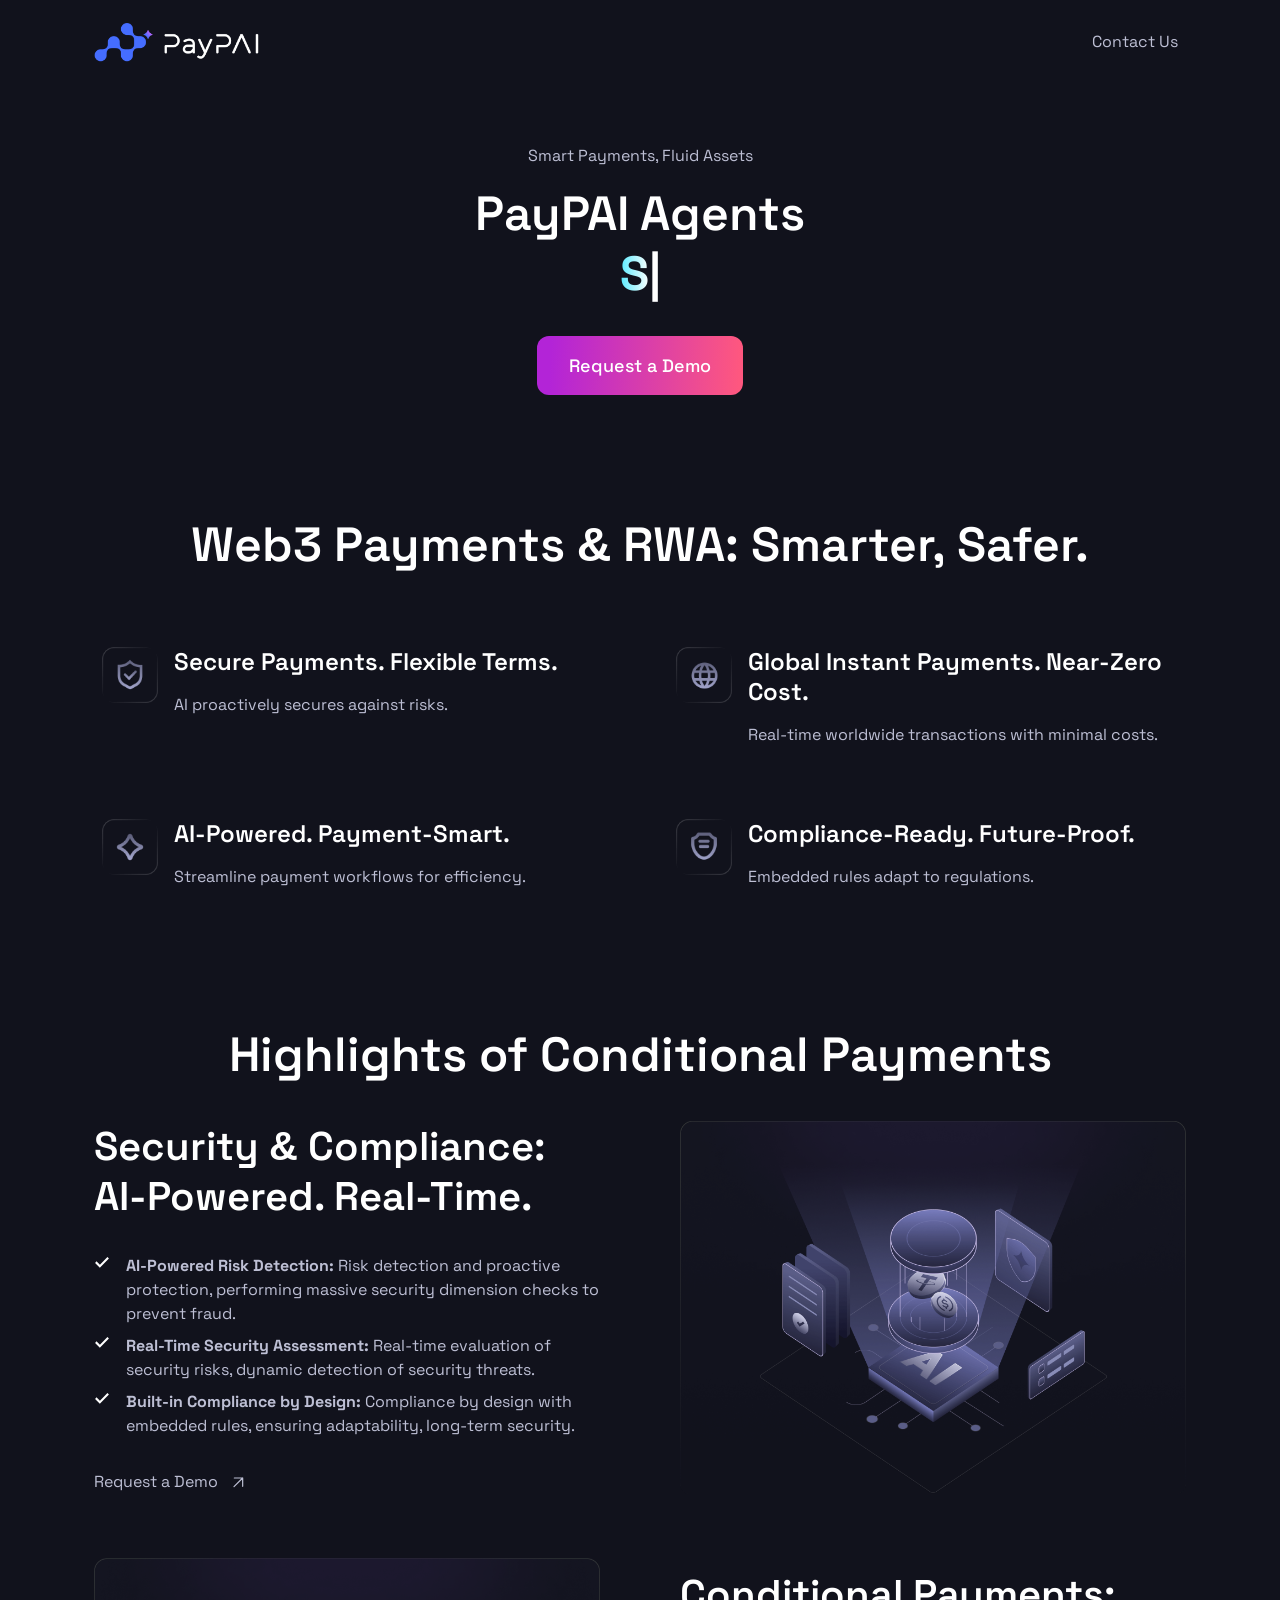
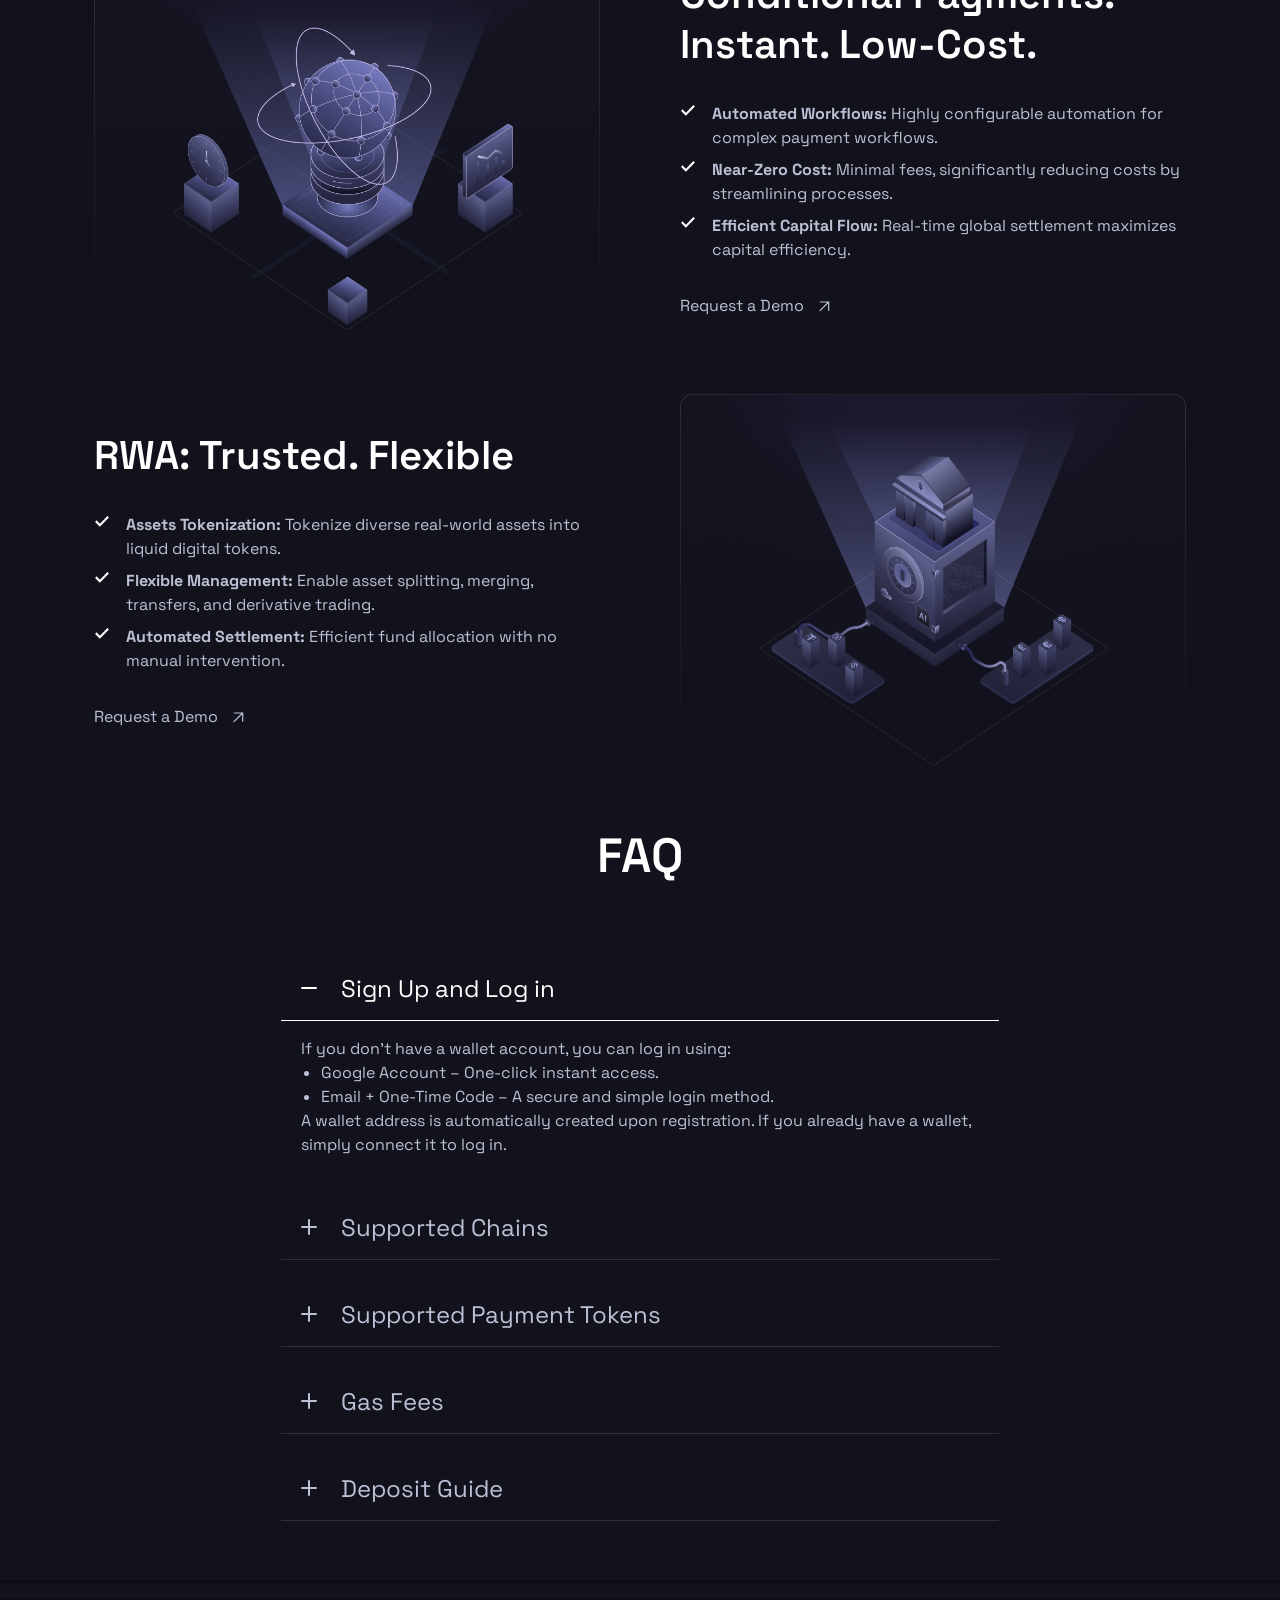
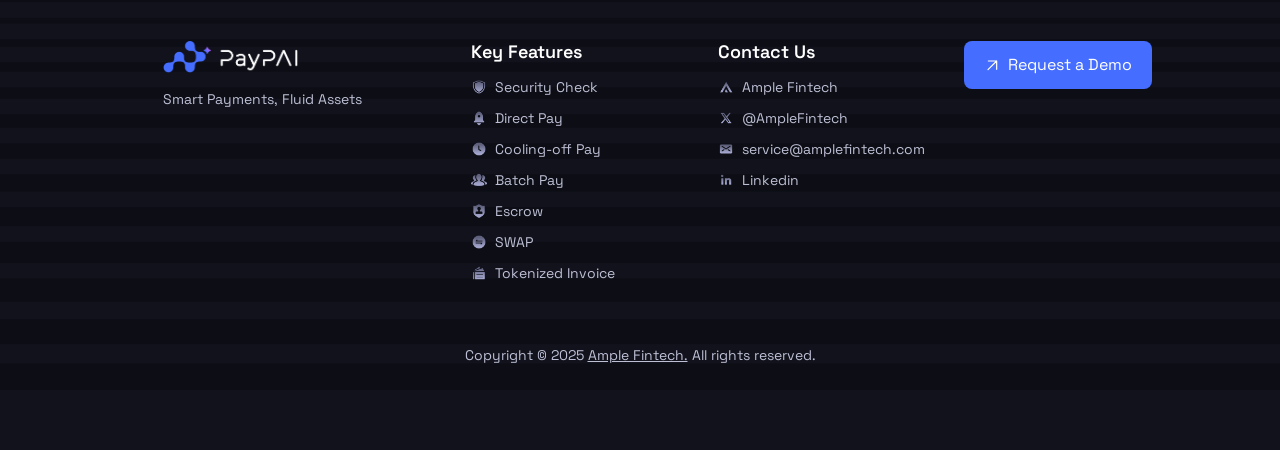
==== index.html @ 89083394 "Update home link." ====
<html lang="en" data-bs-theme="dark">

<head>
    <!-- Required meta tags -->
    <meta charset="UTF-8" />
    <meta http-equiv="X-UA-Compatible" content="IE=edge" />
    <meta name="viewport" content="width=device-width, initial-scale=1.0" />

    <!-- Title -->
    <title>PayPAI - Your Dedicated Web3 Payment AI Agent</title>

    <!-- SEO meta tags -->
    <meta name="description"
        content="PayPAI - Leading Web3 payment and AI agent solutions. Experience seamless payment integration and intelligent AI assistant services." />
    <meta name="keywords"
        content="PayPAI, Web3 payment, AI agent, intelligent assistant, blockchain payment, cryptocurrency, fintech" />

    <!-- Favicon -->
    <link rel="icon" href="assets/paypai-icon.ico" type="image/x-icon" />

    <!-- CSS -->
    <link rel="stylesheet" href="assets/css/plugins.css" />
    <link rel="stylesheet" href="assets/css/style.css" />
</head>


<body>
    <div class="wrapper d-flex flex-column justify-between">
        <!-- Navbar -->
        <nav class="navbar navbar-expand-lg fixed-top bg-dark" data-bs-theme="dark">
            <div class="container">
                <!-- Logo -->
                <a class="navbar-brand" href="/">
                    <img src="assets/images/PayPAI-logo.png" alt="" width="165" />
                </a>

                <!-- Navbar toggler button -->
                <button class="navbar-toggler" type="button" data-bs-toggle="collapse" data-bs-target="#navbarContent"
                    aria-controls="navbarContent" aria-expanded="false" aria-label="Toggle navigation">
                    <div class="navbar-toggler-icon">
                        <span></span>
                        <span></span>
                        <span></span>
                    </div>
                </button>

                <!-- Navbar content -->
                <div class="collapse navbar-collapse" id="navbarContent">
                    <div
                        class="navbar-content-inner ms-lg-auto d-flex flex-column flex-lg-row align-lg-center gap-4 gap-lg-10 p-2 p-lg-0">
                        <ul class="navbar-nav gap-lg-2 gap-xl-5">
                            <li class="nav-item">
                                <a class="nav-link " href="contact.html">Contact Us</a>
                            </li>
                        </ul>
                        <!-- <div class="">
                            <a target="_blank" href="https://chat.amplefintech.com/" class="btn btn-outline-primary-dark">Get
                                started</a>
                        </div> -->
                    </div>
                </div>
            </div>
        </nav>


        <main class="flex-grow-1">
            <!-- Hero -->
            <section class="hero-section style-1 overflow-hidden bg-dark py-10 py-lg-15" data-bs-theme="dark">
                <div class="container">
                    <div class="row justify-center">
                        <div class="col-lg-9">
                            <div class="text-center">
                                <div class="position-relative z-1">
                                    <p class="text-primary-dark" data-aos="fade-up-sm">
                                        Smart Payments, Fluid Assets
                                    </p>
                                    <h1 class="text-white mb-8" data-aos="fade-up-sm" data-aos-delay="150">
                                        PayPAI Agents<br />
                                        <span class="fw-bold text-gradient-2 typed-animation"
                                            data-strings='["Secure", "Reliable"]'>Seamless</span>
                                    </h1>
                                    <a target="_blank" href="mailto:service@amplefintech.com"
                                        class="btn btn-lg btn-gradient-1" data-aos="fade-up-sm"
                                        data-aos-delay="200">Request a Demo</a>
                                </div>
                                <!-- <div data-aos="fade-up-sm" data-aos-delay="300" class="hidden">
                                    <div class="image-with-shape">
                                        <img src="assets/images/shapes/blurry-shape-1.svg" alt=""
                                            class="shape animate-scale" />
                                        <div class="mt-12 rounded-5 overflow-hidden position-relative z-1">
                                            <video class="img-fluid d-inline-block"
                                                src="assets/videos/ampleAIAgnentDemo20250210.mp4" loop controls />
                                        </div>
                                    </div>
                                </div> -->
                            </div>
                        </div>
                    </div>
                </div>
            </section>


            <!-- Features -->
            <section class="py-10 py-lg-15">
                <div class="container">
                    <div class="text-center mb-18">
                        <h1 class="mb-0 text-white" data-aos="fade-up-sm" data-aos-delay="50">
                            Web3 Payments <span style="font-family: sans-serif;">&amp;</span> RWA: Smarter, Safer.
                        </h1>
                    </div>

                    <div class="row g-6 g-xl-14">
                        <div class="col-lg-6" data-aos="fade-up-sm" data-aos-delay="200">
                            <div style="display: flex; align-items: flex-start; gap: 8px;">
                                <img src="assets/images/icons/icon_01.png" alt="" class="w-14 h-14 mx-2" />
                                <div class="content">
                                    <h4 class="mb-4 text-white">Secure Payments. Flexible Terms.</h4>
                                    <p>
                                        AI proactively secures against risks.
                                    </p>
                                </div>
                            </div>
                        </div>
                        <div class="col-lg-6" data-aos="fade-up-sm" data-aos-delay="250">
                            <div style="display: flex; align-items: flex-start; gap: 8px;">
                                <img src="assets/images/icons/icon_02.png" alt="" class="w-14 h-14 mx-2" />
                                <div class="content">
                                    <h4 class="mb-4 text-white">Global Instant Payments. Near-Zero Cost.</h4>
                                    <p>
                                        Real-time worldwide transactions with minimal costs.
                                    </p>
                                </div>
                            </div>
                        </div>
                        <div class="col-lg-6" data-aos="fade-up-sm" data-aos-delay="300">
                            <div style="display: flex; align-items: flex-start; gap: 8px;">
                                <img src="assets/images/icons/icon_03.png" alt="" class="w-14 h-14 mx-2" />
                                <div class="content">
                                    <h4 class="mb-4 text-white">AI-Powered. Payment-Smart.</h4>
                                    <p>
                                        Streamline payment workflows for efficiency.
                                    </p>
                                </div>
                            </div>
                        </div>
                        <div class="col-lg-6" data-aos="fade-up-sm" data-aos-delay="350">
                            <div style="display: flex; align-items: flex-start; gap: 8px;">
                                <img src="assets/images/icons/icon_04.png" alt="" class="w-14 h-14 mx-2" />
                                <div class="content">
                                    <h4 class="mb-4 text-white">Compliance-Ready. Future-Proof.</h4>
                                    <p>
                                        Embedded rules adapt to regulations.
                                    </p>
                                </div>
                            </div>
                        </div>
                    </div>
                </div>
            </section>


            <!-- Features -->
            <section class="mt-0 py-10 py-lg-15 @extraClassList">
                <div class="text-center mb-9">
                    <h1 class="mb-0 text-white" data-aos="fade-up-sm" data-aos-delay="50">
                        Highlights of Conditional Payments
                    </h1>
                </div>
                <div class="container mt-0">
                    <div class="row g-6 gx-lg-14 gx-xl-20 align-center">
                        <div class="col-lg-6" data-aos="fade-up-sm" data-aos-delay="150">
                            <div class="content">
                                <h2 class="mt-0 text-white mb-8">
                                    Security <span style="font-family: sans-serif;">&amp;</span> Compliance: AI-Powered.
                                    Real-Time.
                                </h2>
                                <ul class="list-unstyled list-check mb-8">
                                    <li>
                                        <div style="display: flex; align-items: flex-start; gap: 8px;">
                                            <img src="assets/images/icons/check-icon.svg" alt="icon" width="16"
                                                height="16" style="vertical-align: middle; margin-right: 8px;" />
                                            <span><strong>AI-Powered Risk Detection:</strong> Risk detection and
                                                proactive protection,
                                                performing massive security dimension checks to prevent fraud.
                                            </span>
                                        </div>
                                    </li>
                                    <li>
                                        <div style="display: flex; align-items: flex-start; gap: 8px;">
                                            <img src="assets/images/icons/check-icon.svg" alt="icon" width="16"
                                                height="16" style="vertical-align: middle; margin-right: 8px;" />
                                            <span><strong>Real-Time Security Assessment:</strong> Real-time evaluation
                                                of security risks,
                                                dynamic detection of security threats.</span>
                                        </div>
                                    </li>
                                    <li>
                                        <div style="display: flex; align-items: flex-start; gap: 8px;">
                                            <img src="assets/images/icons/check-icon.svg" alt="icon" width="16"
                                                height="16" style="vertical-align: middle; margin-right: 8px;" />
                                            <span><strong>Built-in Compliance by Design:</strong> Compliance by design
                                                with embedded rules,
                                                ensuring adaptability, long-term security. </span>
                                        </div>
                                    </li>
                                </ul>
                                <a target="_blank" href="mailto:service@amplefintech.com"
                                    class="arrow-link arrow-link-primary-dark text-primary-dark gap-3">
                                    <span>Request a Demo</span>
                                    <svg class="icon" viewBox="0 0 16 16" fill="none"
                                        xmlns="http://www.w3.org/2000/svg">
                                        <path d="M4 12.6667L12.6667 4M12.6667 4V12.32M12.6667 4H4.34667"
                                            stroke="currentColor" stroke-width="1.21" stroke-linecap="round"
                                            stroke-linejoin="round" />
                                    </svg>
                                </a>
                            </div>

                        </div>
                        <div class="col-lg-6" data-aos="fade-up-sm" data-aos-delay="250">
                            <div class="feature-img">
                                <img src="assets/images/features/img_01.png" alt="" class="img-fluid" />
                            </div>
                        </div>
                    </div>
                    <div class="row g-6 gx-lg-14 gx-xl-20 align-center mt-10 flex-row-reverse">
                        <div class="col-lg-6 col-xl-6" data-aos="fade-up-sm" data-aos-delay="150">
                            <div class="content">
                                <h2 class="text-white mb-8">
                                    Conditional Payments: Instant. Low-Cost.
                                </h2>
                                <ul class="list-unstyled list-check mb-8">
                                    <li>
                                        <div style="display: flex; align-items: flex-start; gap: 8px;">
                                            <img src="assets/images/icons/check-icon.svg" alt="icon" width="16"
                                                height="16" style="vertical-align: middle; margin-right: 8px;" />
                                            <span><strong>Automated Workflows:</strong> Highly configurable automation
                                                for complex payment
                                                workflows.</span>
                                        </div>
                                    </li>
                                    <li>
                                        <div style="display: flex; align-items: flex-start; gap: 8px;">
                                            <img src="assets/images/icons/check-icon.svg" alt="icon" width="16"
                                                height="16" style="vertical-align: middle; margin-right: 8px;" />
                                            <span><strong>Near-Zero Cost:</strong> Minimal fees, significantly reducing
                                                costs by streamlining
                                                processes.</span>
                                        </div>
                                    </li>
                                    <li>
                                        <div style="display: flex; align-items: flex-start; gap: 8px;">
                                            <img src="assets/images/icons/check-icon.svg" alt="icon" width="16"
                                                height="16" style="vertical-align: middle; margin-right: 8px;" />
                                            <span><strong>Efficient Capital Flow:</strong> Real-time global settlement
                                                maximizes capital
                                                efficiency.</span>
                                        </div>
                                    </li>
                                </ul>
                                <a target="_blank" href="mailto:service@amplefintech.com"
                                    class="arrow-link arrow-link-primary-dark text-primary-dark gap-3">
                                    <span>Request a Demo</span>
                                    <svg class="icon" viewBox="0 0 16 16" fill="none"
                                        xmlns="http://www.w3.org/2000/svg">
                                        <path d="M4 12.6667L12.6667 4M12.6667 4V12.32M12.6667 4H4.34667"
                                            stroke="currentColor" stroke-width="1.21" stroke-linecap="round"
                                            stroke-linejoin="round" />
                                    </svg>
                                </a>
                            </div>
                        </div>
                        <div class="col-lg-6" data-aos="fade-up-sm" data-aos-delay="250">
                            <div class="feature-img">
                                <img src="assets/images/features/img_02.png" alt="" class="img-fluid" />
                            </div>
                        </div>
                    </div>
                    <div class="row g-6 gx-lg-14 gx-xl-20 align-center mt-10">
                        <div class="col-lg-6" data-aos="fade-up-sm" data-aos-delay="150">
                            <div class="content">
                                <h2 class="text-white mb-8">
                                    RWA: Trusted. Flexible
                                </h2>
                                <ul class="list-unstyled list-check mb-8">
                                    <li>
                                        <div style="display: flex; align-items: flex-start; gap: 8px;">
                                            <img src="assets/images/icons/check-icon.svg" alt="icon" width="16"
                                                height="16" style="vertical-align: middle; margin-right: 8px;" />
                                            <span><strong>Assets Tokenization:</strong> Tokenize diverse real-world
                                                assets into liquid
                                                digital tokens.</span>
                                        </div>
                                    </li>
                                    <li>
                                        <div style="display: flex; align-items: flex-start; gap: 8px;">
                                            <img src="assets/images/icons/check-icon.svg" alt="icon" width="16"
                                                height="16" style="vertical-align: middle; margin-right: 8px;" />
                                            <span><strong>Flexible Management:</strong> Enable asset splitting, merging,
                                                transfers, and
                                                derivative trading.</span>
                                        </div>
                                    </li>

                                    <li>
                                        <div style="display: flex; align-items: flex-start; gap: 8px;">
                                            <img src="assets/images/icons/check-icon.svg" alt="icon" width="16"
                                                height="16" style="vertical-align: middle; margin-right: 8px;" />
                                            <span><strong>Automated Settlement:</strong> Efficient fund allocation with
                                                no manual
                                                intervention.</span>
                                        </div>
                                    </li>
                                </ul>
                                <a target="_blank" href="mailto:service@amplefintech.com"
                                    class="arrow-link arrow-link-primary-dark text-primary-dark gap-3">
                                    <span>Request a Demo</span>
                                    <svg class="icon" viewBox="0 0 16 16" fill="none"
                                        xmlns="http://www.w3.org/2000/svg">
                                        <path d="M4 12.6667L12.6667 4M12.6667 4V12.32M12.6667 4H4.34667"
                                            stroke="currentColor" stroke-width="1.21" stroke-linecap="round"
                                            stroke-linejoin="round" />
                                    </svg>
                                </a>
                            </div>
                        </div>
                        <div class="col-lg-6" data-aos="fade-up-sm" data-aos-delay="250">
                            <div class="feature-img">
                                <img src="assets/images/features/img_03.png" alt="" class="img-fluid" />
                            </div>
                        </div>
                    </div>
                </div>

                <!-- FAQ -->
                <section class="py-10 py-lg-15">
                    <div class="container">
                        <div class="row justify-center mb-18">
                            <div class="col-lg-10">
                                <div class="text-center">
                                    <h1 class="mb-0 text-white" data-aos="fade-up-sm" data-aos-delay="50">
                                        FAQ
                                    </h1>
                                </div>
                            </div>
                        </div>

                        <div class="row justify-center">
                            <div class="col-lg-8" data-aos="fade-up-sm" data-aos-delay="100">
                                <div class="accordion accordion-flush d-flex flex-column gap-6" id="faqAccordion">
                                    <div class="accordion-item">
                                        <h2 class="accordion-header">
                                            <button class="accordion-button" type="button" data-bs-toggle="collapse"
                                                data-bs-target="#faq-collapseOne" aria-expanded="false"
                                                aria-controls="faq-collapseOne">
                                                <span class="icon"></span>
                                                Sign Up and Log in
                                            </button>
                                        </h2>
                                        <div id="faq-collapseOne" class="accordion-collapse collapse show"
                                            data-bs-parent="#faqAccordion">
                                            <div class="accordion-body">
                                                If you don't have a wallet account, you can log in using:
                                                <ul class="custom-list">
                                                    <li>
                                                        Google Account – One-click instant access.
                                                    </li>
                                                    <li>
                                                        Email + One-Time Code – A secure and simple login method.
                                                    </li>
                                                </ul>
                                                A wallet address is automatically created upon registration.
                                                If you already have a wallet, simply connect it to log in.
                                            </div>
                                        </div>
                                    </div>

                                    <div class="accordion-item">
                                        <h2 class="accordion-header">
                                            <button class="accordion-button collapsed" type="button"
                                                data-bs-toggle="collapse" data-bs-target="#faq-collapseTwo"
                                                aria-expanded="false" aria-controls="faq-collapseTwo">
                                                <span class="icon"></span>
                                                Supported Chains
                                            </button>
                                        </h2>
                                        <div id="faq-collapseTwo" class="accordion-collapse collapse"
                                            data-bs-parent="#faqAccordion">
                                            <div class="accordion-body">
                                                Currently supported: Base <span
                                                    style="font-family: sans-serif;">&amp;</span> BNB Chain. Upcoming:
                                                Ethereum <span style="font-family: sans-serif;">&amp;</span> Solana.
                                            </div>
                                        </div>
                                    </div>

                                    <div class="accordion-item">
                                        <h2 class="accordion-header">
                                            <button class="accordion-button collapsed" type="button"
                                                data-bs-toggle="collapse" data-bs-target="#faq-collapseThree"
                                                aria-expanded="false" aria-controls="faq-collapseThree">
                                                <span class="icon"></span>
                                                Supported Payment Tokens
                                            </button>
                                        </h2>
                                        <div id="faq-collapseThree" class="accordion-collapse collapse"
                                            data-bs-parent="#faqAccordion">
                                            <div class="accordion-body">
                                                <ul class="custom-list mb-0">
                                                    <li>
                                                        Base: USDC, USDT, ETH;
                                                    </li>
                                                    <li>
                                                        BNB Chain: USDC, USDT, BNB;
                                                    </li>
                                                </ul>
                                                More token options are coming soon.
                                            </div>
                                        </div>
                                    </div>

                                    <div class="accordion-item">
                                        <h2 class="accordion-header">
                                            <button class="accordion-button collapsed" type="button"
                                                data-bs-toggle="collapse" data-bs-target="#faq-collapseFour"
                                                aria-expanded="false" aria-controls="faq-collapseFour">
                                                <span class="icon"></span>
                                                Gas Fees
                                            </button>
                                        </h2>
                                        <div id="faq-collapseFour" class="accordion-collapse collapse"
                                            data-bs-parent="#faqAccordion">
                                            <div class="accordion-body">
                                                <ul class="custom-list">
                                                    <li>
                                                        Cooling-off Pay: No gas fees.
                                                    </li>
                                                    <li>
                                                        Other Transactions: Require ETH on Base Chain or BNB on BNB
                                                        Chain for gas fees.
                                                    </li>
                                                </ul>
                                            </div>
                                        </div>
                                    </div>

                                    <div class="accordion-item">
                                        <h2 class="accordion-header">
                                            <button class="accordion-button collapsed" type="button"
                                                data-bs-toggle="collapse" data-bs-target="#faq-collapseFive"
                                                aria-expanded="false" aria-controls="faq-collapseFive">
                                                <span class="icon"></span>
                                                Deposit Guide
                                            </button>
                                        </h2>
                                        <div id="faq-collapseFive" class="accordion-collapse collapse"
                                            data-bs-parent="#faqAccordion">
                                            <div class="accordion-body">
                                                New accounts start with a zero balance and require a deposit:
                                                <ul class="custom-list">
                                                    <li>
                                                        Log in and go to Account.
                                                    </li>
                                                    <li>
                                                        Copy your wallet address.
                                                    </li>
                                                    <li>
                                                        Transfer funds from another wallet or exchange (ensure you use
                                                        the correct chain).
                                                    </li>
                                                </ul>
                                            </div>
                                        </div>
                                    </div>
                                </div>
                            </div>
                        </div>
                    </div>
                </section>


                <!-- CTA -->
                <!-- <section class="bg-dark-blue-3 py-10 py-lg-15" data-aos="fade-up-sm" data-aos-delay="50">
                    <div class="container">
                        <div class="row justify-center">
                            <div class="col-lg-9">
                                <div class="text-center">
                                    <h1 class="text-white mb-8">
                                        <span class="text-primary-dark">GenAI</span> is the Future of AI Writing Tools
                                    </h1>
                                    <p class="mb-8">
                                        A Magical Tool to Optimize you content for the first know who you're targeting.
                                        Identify your
                                        target audience and understand their needs, interests, and pain points.
                                    </p>
                                    <a target="_blank" href="login.html" class="btn btn-lg btn-primary-dark">Request a Demo</a>
                                </div>
                            </div>
                        </div>
                    </div>
                </section> -->


                <!-- Footer -->
                <footer class="footer bg-striped pt-10 pt-lg-15">
                    <div class="container">
                        <div class="row g-10">
                            <div class="col-lg-9 col-xl-8 order-lg-2">
                                <div class="row g-6">
                                    <div class="col-md-4 col-lg-4">
                                        <div class="footer-widget text-center text-md-start">
                                            <h6 class="text-white mb-2">Key Features</h6>
                                            <ul class="link-list list-unstyled mb-0">
                                                <li style="display: flex; align-items: center;">
                                                    <img src="assets/images/footer-icons/footer_icon_01.png" alt="icon"
                                                        width="16" height="16" style="margin-right: 8px;">
                                                    <a href="/index.html" class=""
                                                        style="pointer-events: none;">Security Check</a>
                                                </li>
                                                <li style="display: flex; align-items: center;">
                                                    <img src="assets/images/footer-icons/footer_icon_02.png" alt="icon"
                                                        width="16" height="16" style="margin-right: 8px;">
                                                    <a href="/index.html" class="" style="pointer-events: none;">Direct
                                                        Pay</a>
                                                </li>
                                                <li style="display: flex; align-items: center;">
                                                    <img src="assets/images/footer-icons/footer_icon_03.png" alt="icon"
                                                        width="16" height="16" style="margin-right: 8px;">
                                                    <a href="/index.html" class=""
                                                        style="pointer-events: none;">Cooling-off Pay</a>
                                                </li>
                                                <li style="display: flex; align-items: center;">
                                                    <img src="assets/images/footer-icons/footer_icon_04.png" alt="icon"
                                                        width="16" height="16" style="margin-right: 8px;">
                                                    <a href="/index.html" class="" style="pointer-events: none;">Batch
                                                        Pay</a>
                                                </li>
                                                <li style="display: flex; align-items: center;">
                                                    <img src="assets/images/footer-icons/footer_icon_05.png" alt="icon"
                                                        width="16" height="16" style="margin-right: 8px;">
                                                    <a href="/index.html" class=""
                                                        style="pointer-events: none;">Escrow</a>
                                                </li>
                                                <li style="display: flex; align-items: center;">
                                                    <img src="assets/images/footer-icons/footer_icon_06.png" alt="icon"
                                                        width="16" height="16" style="margin-right: 8px;">
                                                    <a href="/index.html" class=""
                                                        style="pointer-events: none;">SWAP</a>
                                                </li>
                                                <li style="display: flex; align-items: center;">
                                                    <img src="assets/images/footer-icons/footer_icon_07.png" alt="icon"
                                                        width="16" height="16" style="margin-right: 8px;">
                                                    <a href="/index.html" class=""
                                                        style="pointer-events: none;">Tokenized Invoice</a>
                                                </li>
                                            </ul>
                                        </div>
                                    </div>
                                    <div class="col-md-4 col-lg-4">
                                        <div class="footer-widget text-center text-md-start">
                                            <h6 class="text-white mb-2">Contact Us</h6>
                                            <ul class="link-list list-unstyled mb-0">
                                                <li style="display: flex; align-items: center;">
                                                    <img src="assets/images/contact-us/1.png" alt="icon" width="16"
                                                        height="16" style="margin-right: 8px;">
                                                    <a target="_blank" href="https://www.amplefintech.com">Ample
                                                        Fintech</a>
                                                </li>
                                                <li style="display: flex; align-items: center;">
                                                    <img src="assets/images/contact-us/2.png" alt="icon" width="16"
                                                        height="16" style="margin-right: 8px;">
                                                    <a target="_blank"
                                                        href="https://x.com/amplefintech">@AmpleFintech</a>
                                                </li>
                                                <li style="display: flex; align-items: center;">
                                                    <img src="assets/images/contact-us/3.png" alt="icon" width="16"
                                                        height="16" style="margin-right: 8px;">
                                                    <a target="_blank"
                                                        href="mailto:service@amplefintech.com">service@amplefintech.com</a>
                                                </li>
                                                <li style="display: flex; align-items: center;">
                                                    <img src="assets/images/contact-us/4.png" alt="icon" width="16"
                                                        height="16" style="margin-right: 8px;">
                                                    <a target="_blank"
                                                        href="https://www.linkedin.com/company/ample-fintech">Linkedin</a>
                                                </li>
                                            </ul>
                                        </div>
                                    </div>

                                    <div class="col-md-4 col-lg-4">
                                        <div class="footer-widget text-center text-md-start">
                                            <a target="_blank" href="mailto:service@amplefintech.com">
                                                <button
                                                    style="
                                                        height: 48px;
                                                        display: inline-flex;
                                                        align-items: center; 
                                                        gap: 8px; padding: 10px 20px; background-color: #456DFF; color: white; border: none; border-radius: 8px; cursor: pointer; transition: background-color 0.3s;">
                                                    <svg style="width: 16px; height: 16px;" viewBox="0 0 16 16"
                                                        fill="none" xmlns="http://www.w3.org/2000/svg">
                                                        <path d="M4 12.6667L12.6667 4M12.6667 4V12.32M12.6667 4H4.34667"
                                                            stroke="currentColor" stroke-width="1.21"
                                                            stroke-linecap="round" stroke-linejoin="round" />
                                                    </svg>
                                                    Request a Demo
                                                </button>
                                            </a>
                                        </div>
                                    </div>
                                </div>
                            </div>
                            <div class="col-lg-3 order-lg-1 mx-auto align-items-center d-flex justify-content-center">
                                <div class="footer-widget text-center text-lg-start mx-auto justify-content-center">
                                    <a href="/">
                                        <img src="assets/images/PayPAI-logo.png" alt="" class="img-fluid" width="135" />
                                    </a>
                                    <p class="fs-sm mb-0 mt-4">
                                        Smart Payments, Fluid Assets
                                        <br />
                                    </p>
                                </div>
                            </div>
                        </div>

                        <div class="text-center py-6 mt-8">
                            <p class="fs-sm mb-0">Copyright © 2025 <a target="_blank" href="https://amplefintech.com"
                                    class="text-primary-dark">Ample
                                    Fintech.</a> All rights reserved.</p>
                        </div>
                    </div>
                </footer>

                <!-- JS -->
                <script src="assets/js/plugins.js"></script>
                <script src="assets/js/main.js"></script>
</body>

</html>
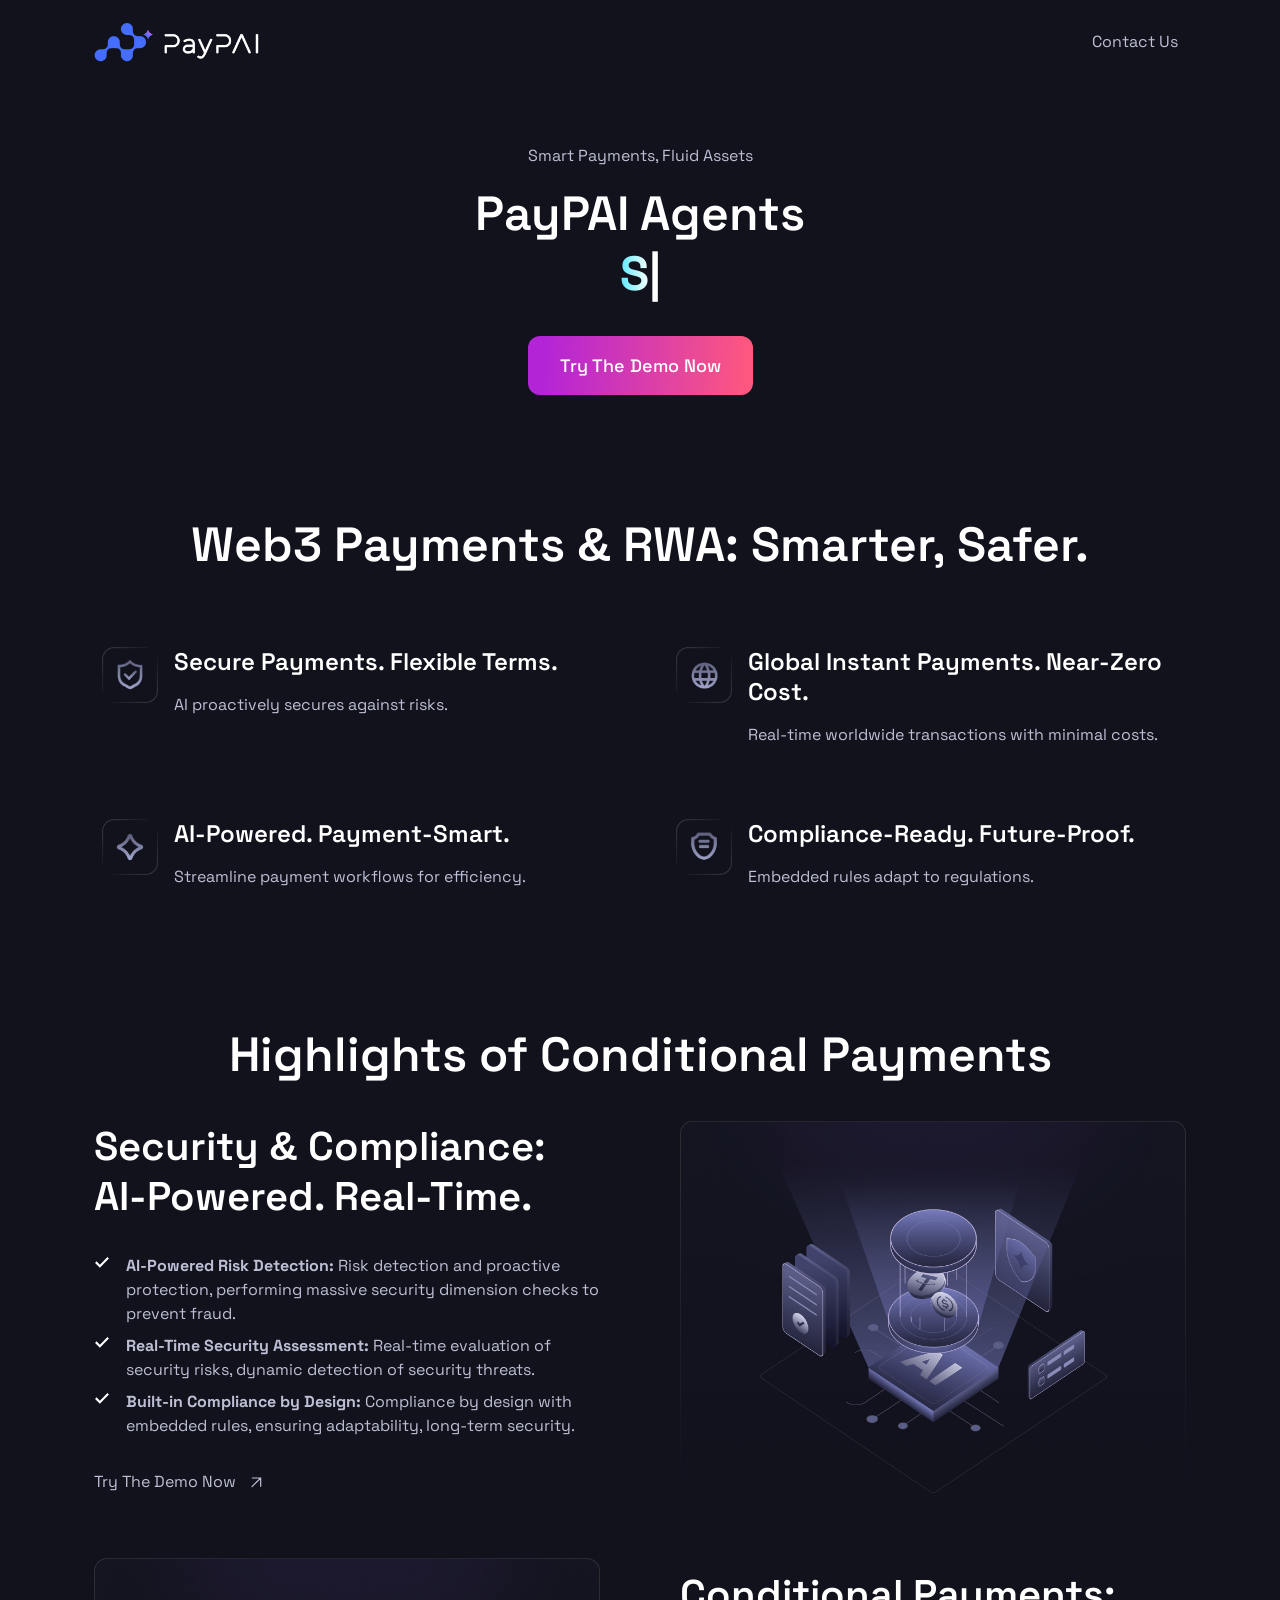
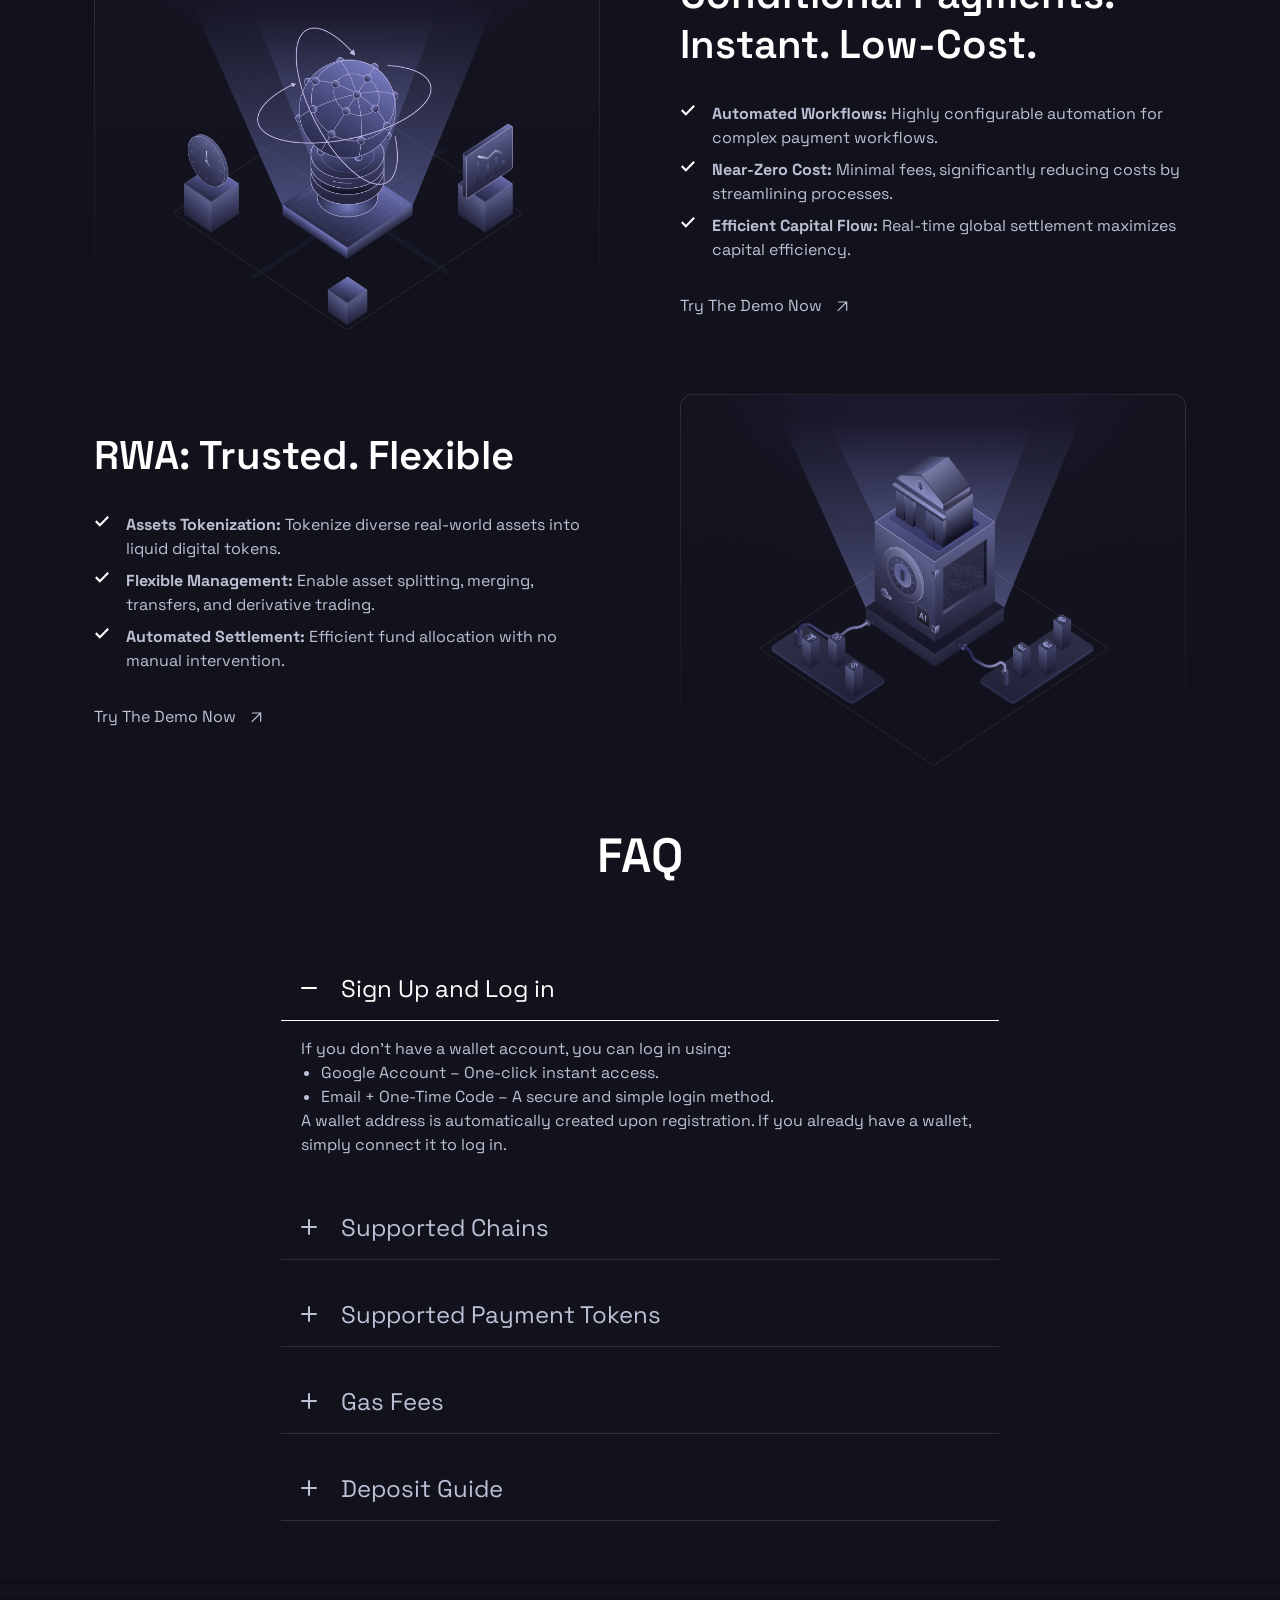
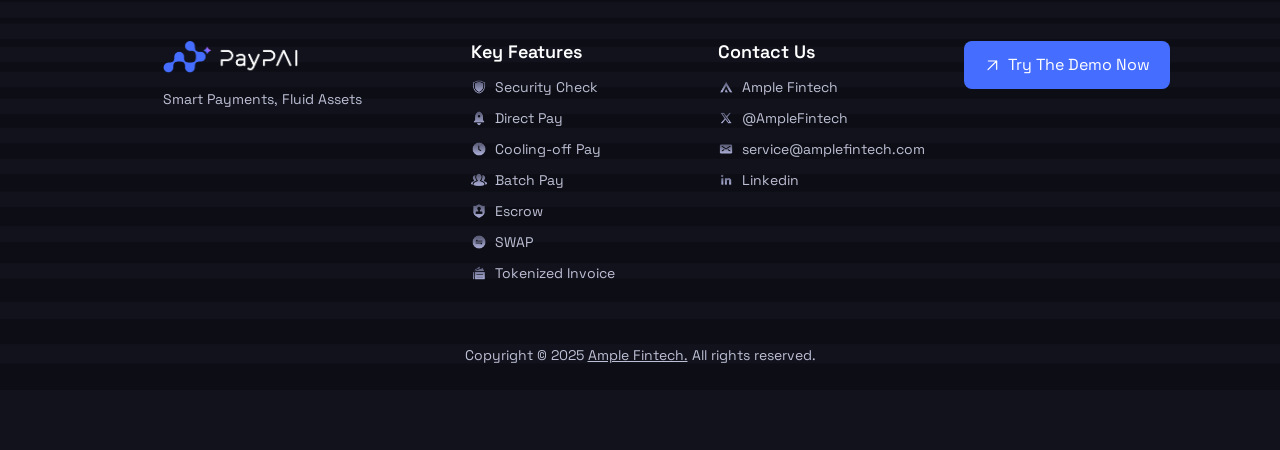
==== commit 21b2d556: "add url" ====
--- a/index.html
+++ b/index.html
@@ -79,9 +79,9 @@
                                         <span class="fw-bold text-gradient-2 typed-animation"
                                             data-strings='["Secure", "Reliable"]'>Seamless</span>
                                     </h1>
-                                    <a target="_blank" href="mailto:service@amplefintech.com"
+                                    <a target="_blank" href="https://testnet.paypai.network"
                                         class="btn btn-lg btn-gradient-1" data-aos="fade-up-sm"
-                                        data-aos-delay="200">Request a Demo</a>
+                                        data-aos-delay="200">Try The Demo Now</a>
                                 </div>
                                 <!-- <div data-aos="fade-up-sm" data-aos-delay="300" class="hidden">
                                     <div class="image-with-shape">
@@ -204,9 +204,9 @@
                                         </div>
                                     </li>
                                 </ul>
-                                <a target="_blank" href="mailto:service@amplefintech.com"
+                                <a target="_blank" href="https://testnet.paypai.network"
                                     class="arrow-link arrow-link-primary-dark text-primary-dark gap-3">
-                                    <span>Request a Demo</span>
+                                    <span>Try The Demo Now</span>
                                     <svg class="icon" viewBox="0 0 16 16" fill="none"
                                         xmlns="http://www.w3.org/2000/svg">
                                         <path d="M4 12.6667L12.6667 4M12.6667 4V12.32M12.6667 4H4.34667"
@@ -258,9 +258,9 @@
                                         </div>
                                     </li>
                                 </ul>
-                                <a target="_blank" href="mailto:service@amplefintech.com"
+                                <a target="_blank" href="https://testnet.paypai.network"
                                     class="arrow-link arrow-link-primary-dark text-primary-dark gap-3">
-                                    <span>Request a Demo</span>
+                                    <span>Try The Demo Now</span>
                                     <svg class="icon" viewBox="0 0 16 16" fill="none"
                                         xmlns="http://www.w3.org/2000/svg">
                                         <path d="M4 12.6667L12.6667 4M12.6667 4V12.32M12.6667 4H4.34667"
@@ -312,9 +312,9 @@
                                         </div>
                                     </li>
                                 </ul>
-                                <a target="_blank" href="mailto:service@amplefintech.com"
+                                <a target="_blank" href="https://testnet.paypai.network"
                                     class="arrow-link arrow-link-primary-dark text-primary-dark gap-3">
-                                    <span>Request a Demo</span>
+                                    <span>Try The Demo Now</span>
                                     <svg class="icon" viewBox="0 0 16 16" fill="none"
                                         xmlns="http://www.w3.org/2000/svg">
                                         <path d="M4 12.6667L12.6667 4M12.6667 4V12.32M12.6667 4H4.34667"
@@ -493,7 +493,7 @@
                                         Identify your
                                         target audience and understand their needs, interests, and pain points.
                                     </p>
-                                    <a target="_blank" href="login.html" class="btn btn-lg btn-primary-dark">Request a Demo</a>
+                                    <a target="_blank" href="login.html" class="btn btn-lg btn-primary-dark">Try The Demo Now</a>
                                 </div>
                             </div>
                         </div>
@@ -590,7 +590,7 @@
 
                                     <div class="col-md-4 col-lg-4">
                                         <div class="footer-widget text-center text-md-start">
-                                            <a target="_blank" href="mailto:service@amplefintech.com">
+                                            <a target="_blank" href="https://testnet.paypai.network">
                                                 <button
                                                     style="
                                                         height: 48px;
@@ -603,7 +603,7 @@
                                                             stroke="currentColor" stroke-width="1.21"
                                                             stroke-linecap="round" stroke-linejoin="round" />
                                                     </svg>
-                                                    Request a Demo
+                                                    Try The Demo Now
                                                 </button>
                                             </a>
                                         </div>
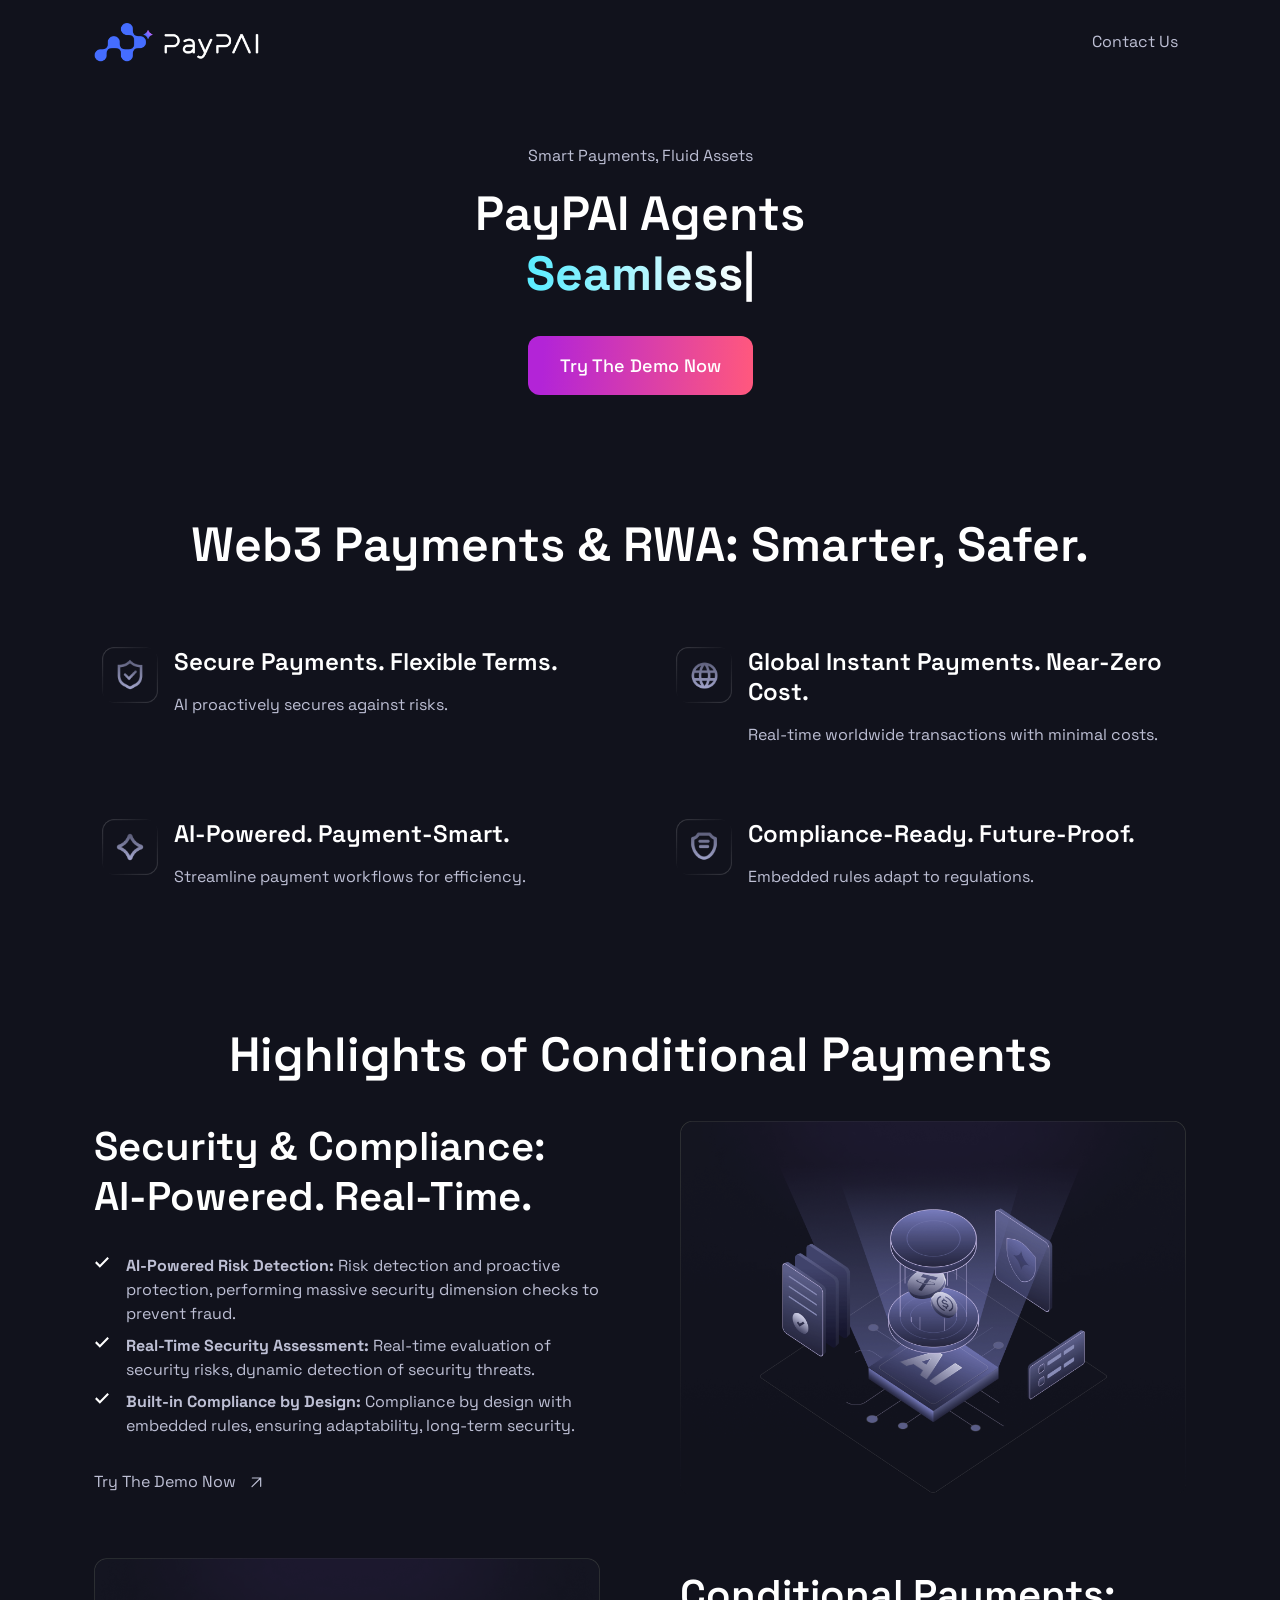
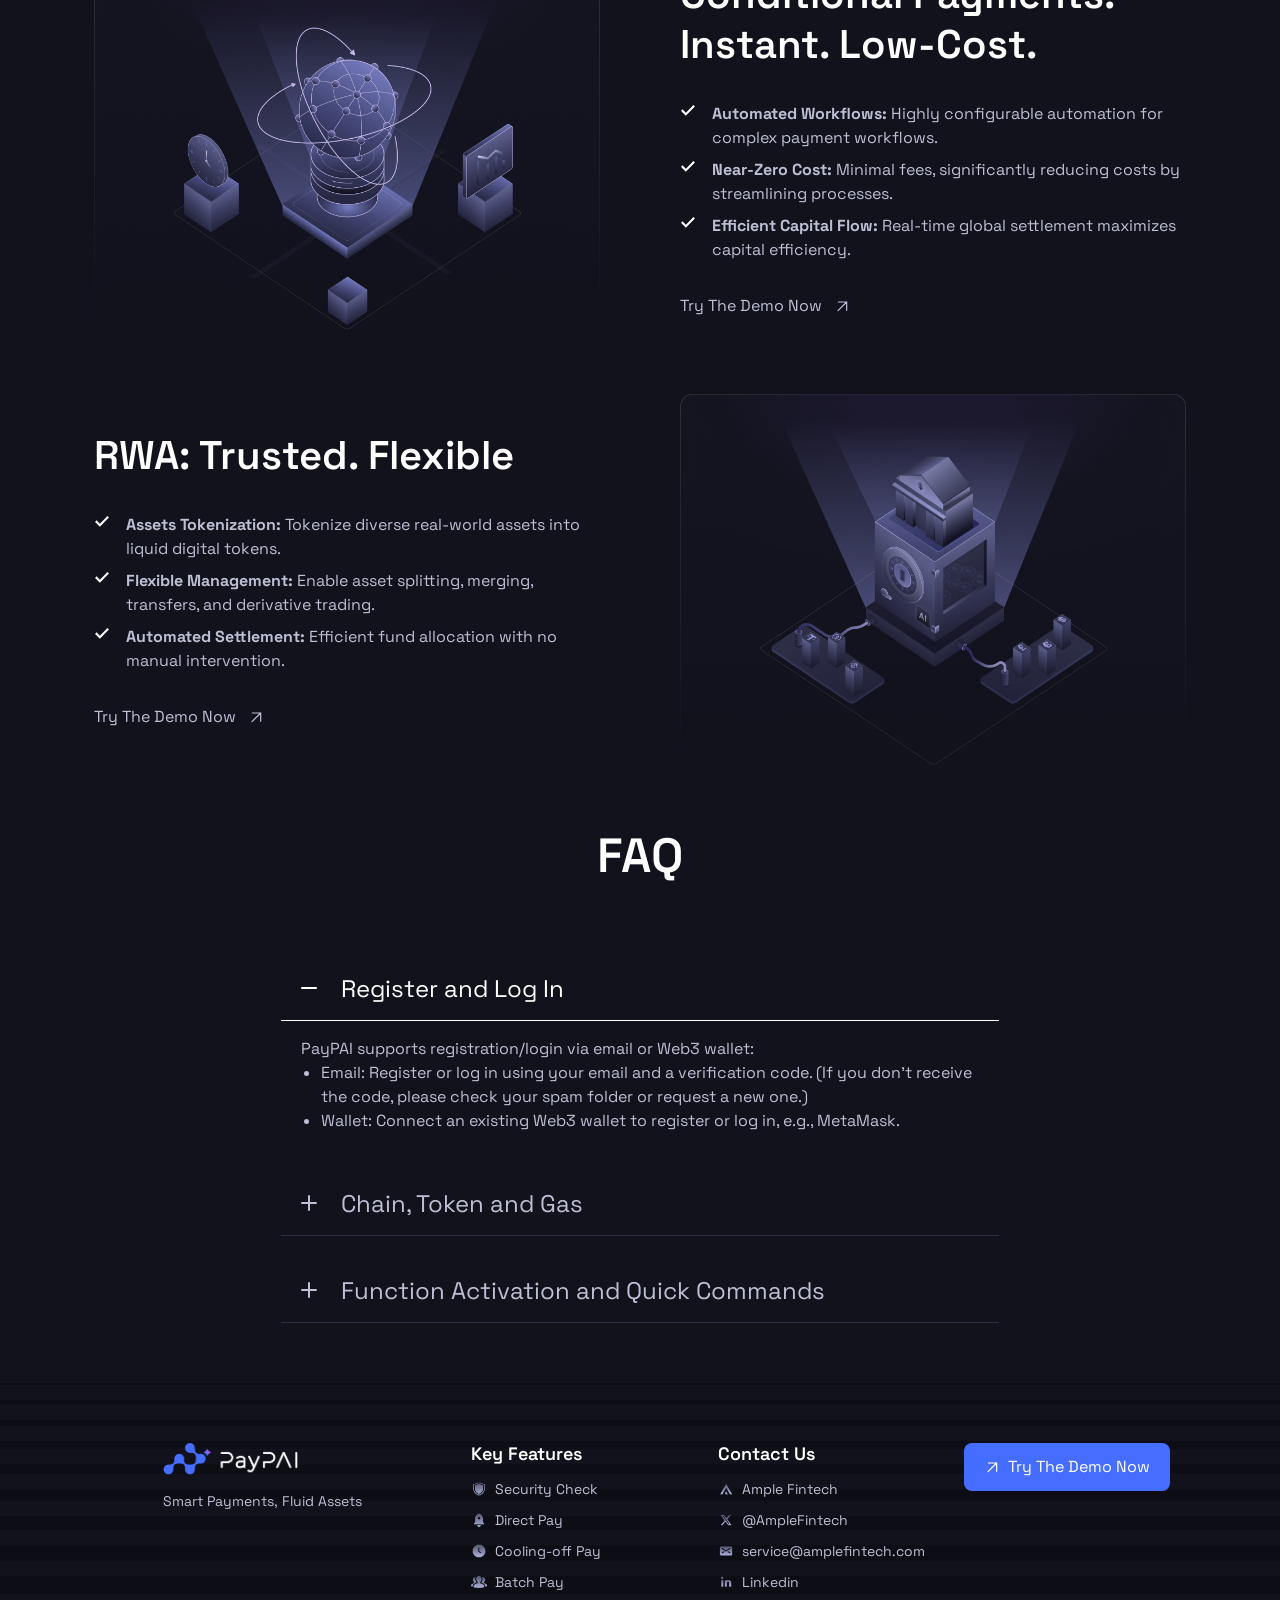
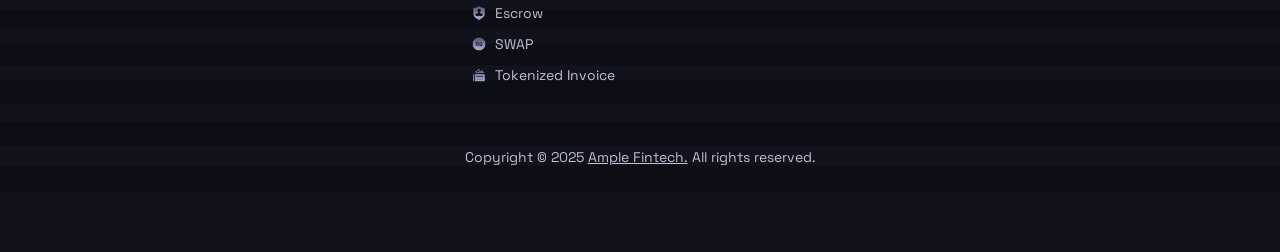
==== commit 91344be3: "change FAQ" ====
--- a/index.html
+++ b/index.html
@@ -80,8 +80,8 @@
                                             data-strings='["Secure", "Reliable"]'>Seamless</span>
                                     </h1>
                                     <a target="_blank" href="https://testnet.paypai.network"
-                                        class="btn btn-lg btn-gradient-1" data-aos="fade-up-sm"
-                                        data-aos-delay="200">Try The Demo Now</a>
+                                        class="btn btn-lg btn-gradient-1" data-aos="fade-up-sm" data-aos-delay="200">Try
+                                        The Demo Now</a>
                                 </div>
                                 <!-- <div data-aos="fade-up-sm" data-aos-delay="300" class="hidden">
                                     <div class="image-with-shape">
@@ -354,23 +354,24 @@
                                                 data-bs-target="#faq-collapseOne" aria-expanded="false"
                                                 aria-controls="faq-collapseOne">
                                                 <span class="icon"></span>
-                                                Sign Up and Log in
+                                                Register and Log In
                                             </button>
                                         </h2>
                                         <div id="faq-collapseOne" class="accordion-collapse collapse show"
                                             data-bs-parent="#faqAccordion">
                                             <div class="accordion-body">
-                                                If you don't have a wallet account, you can log in using:
+                                                PayPAI supports registration/login via email or Web3 wallet:
                                                 <ul class="custom-list">
                                                     <li>
-                                                        Google Account – One-click instant access.
+                                                        Email: Register or log in using your email and a verification
+                                                        code. (If you don't receive the code, please check your spam
+                                                        folder or request a new one.)
                                                     </li>
                                                     <li>
-                                                        Email + One-Time Code – A secure and simple login method.
+                                                        Wallet: Connect an existing Web3 wallet to register or log in,
+                                                        e.g., MetaMask.
                                                     </li>
                                                 </ul>
-                                                A wallet address is automatically created upon registration.
-                                                If you already have a wallet, simply connect it to log in.
                                             </div>
                                         </div>
                                     </div>
@@ -381,15 +382,28 @@
                                                 data-bs-toggle="collapse" data-bs-target="#faq-collapseTwo"
                                                 aria-expanded="false" aria-controls="faq-collapseTwo">
                                                 <span class="icon"></span>
-                                                Supported Chains
+                                                Chain, Token and Gas
                                             </button>
                                         </h2>
                                         <div id="faq-collapseTwo" class="accordion-collapse collapse"
                                             data-bs-parent="#faqAccordion">
                                             <div class="accordion-body">
-                                                Currently supported: Base <span
-                                                    style="font-family: sans-serif;">&amp;</span> BNB Chain. Upcoming:
-                                                Ethereum <span style="font-family: sans-serif;">&amp;</span> Solana.
+                                                The current test version of PayPAI supports the following two test
+                                                networks and default test tokens. You can also manually enter the token
+                                                contract address when making a payment.
+
+                                                <ul class="custom-list">
+                                                    <li>
+                                                        Base Sepolia Testnet: ETH/USDC/USDT
+                                                    </li>
+                                                    <li>
+                                                        Binance Smart Chain Testnet: BNB/USDC/USDT/BUSD
+                                                    </li>
+                                                </ul>
+                                                To perform payment operations, gas fees are required. You can claim test
+                                                tokens via the PayPAI Faucet.
+                                                <br />
+                                                Note: Cooling-off Pay is currently gas-free on the Base Sepolia Testnet.
                                             </div>
                                         </div>
                                     </div>
@@ -400,73 +414,23 @@
                                                 data-bs-toggle="collapse" data-bs-target="#faq-collapseThree"
                                                 aria-expanded="false" aria-controls="faq-collapseThree">
                                                 <span class="icon"></span>
-                                                Supported Payment Tokens
+                                                Function Activation and Quick Commands
                                             </button>
                                         </h2>
                                         <div id="faq-collapseThree" class="accordion-collapse collapse"
                                             data-bs-parent="#faqAccordion">
                                             <div class="accordion-body">
+                                                There are two ways to activate PayPAI functions:
                                                 <ul class="custom-list mb-0">
                                                     <li>
-                                                        Base: USDC, USDT, ETH;
+                                                        <span style="font-weight: bold;">Direct Input:</span>
+                                                        Simply type the desired operation directly in the chat, such as
+                                                        Direct Pay, Cooling-off Pay, or Batch Pay.
                                                     </li>
                                                     <li>
-                                                        BNB Chain: USDC, USDT, BNB;
-                                                    </li>
-                                                </ul>
-                                                More token options are coming soon.
-                                            </div>
-                                        </div>
-                                    </div>
-
-                                    <div class="accordion-item">
-                                        <h2 class="accordion-header">
-                                            <button class="accordion-button collapsed" type="button"
-                                                data-bs-toggle="collapse" data-bs-target="#faq-collapseFour"
-                                                aria-expanded="false" aria-controls="faq-collapseFour">
-                                                <span class="icon"></span>
-                                                Gas Fees
-                                            </button>
-                                        </h2>
-                                        <div id="faq-collapseFour" class="accordion-collapse collapse"
-                                            data-bs-parent="#faqAccordion">
-                                            <div class="accordion-body">
-                                                <ul class="custom-list">
-                                                    <li>
-                                                        Cooling-off Pay: No gas fees.
-                                                    </li>
-                                                    <li>
-                                                        Other Transactions: Require ETH on Base Chain or BNB on BNB
-                                                        Chain for gas fees.
-                                                    </li>
-                                                </ul>
-                                            </div>
-                                        </div>
-                                    </div>
-
-                                    <div class="accordion-item">
-                                        <h2 class="accordion-header">
-                                            <button class="accordion-button collapsed" type="button"
-                                                data-bs-toggle="collapse" data-bs-target="#faq-collapseFive"
-                                                aria-expanded="false" aria-controls="faq-collapseFive">
-                                                <span class="icon"></span>
-                                                Deposit Guide
-                                            </button>
-                                        </h2>
-                                        <div id="faq-collapseFive" class="accordion-collapse collapse"
-                                            data-bs-parent="#faqAccordion">
-                                            <div class="accordion-body">
-                                                New accounts start with a zero balance and require a deposit:
-                                                <ul class="custom-list">
-                                                    <li>
-                                                        Log in and go to Account.
-                                                    </li>
-                                                    <li>
-                                                        Copy your wallet address.
-                                                    </li>
-                                                    <li>
-                                                        Transfer funds from another wallet or exchange (ensure you use
-                                                        the correct chain).
+                                                        <span style="font-weight: bold;">Quick Menu:</span>
+                                                        Enter “/” in the chat input to trigger the quick command menu
+                                                        and choose a function.
                                                     </li>
                                                 </ul>
                                             </div>
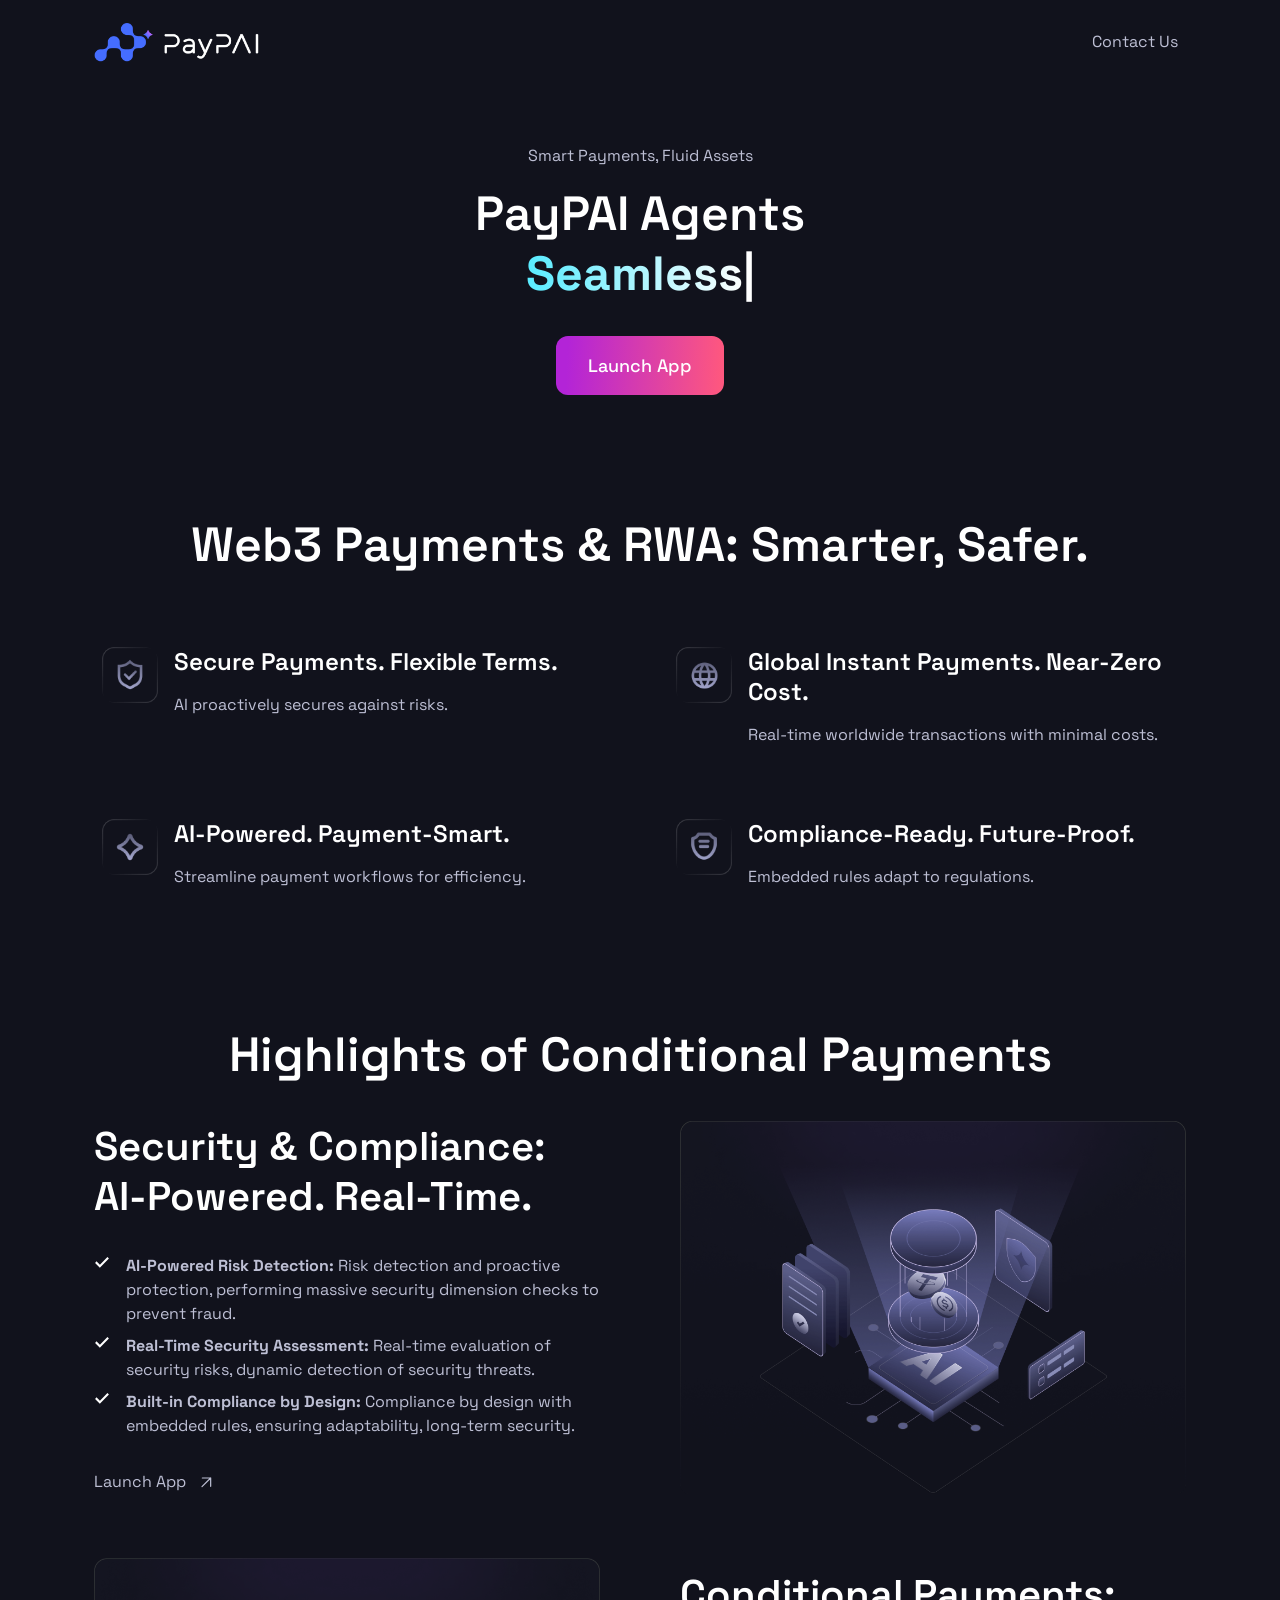
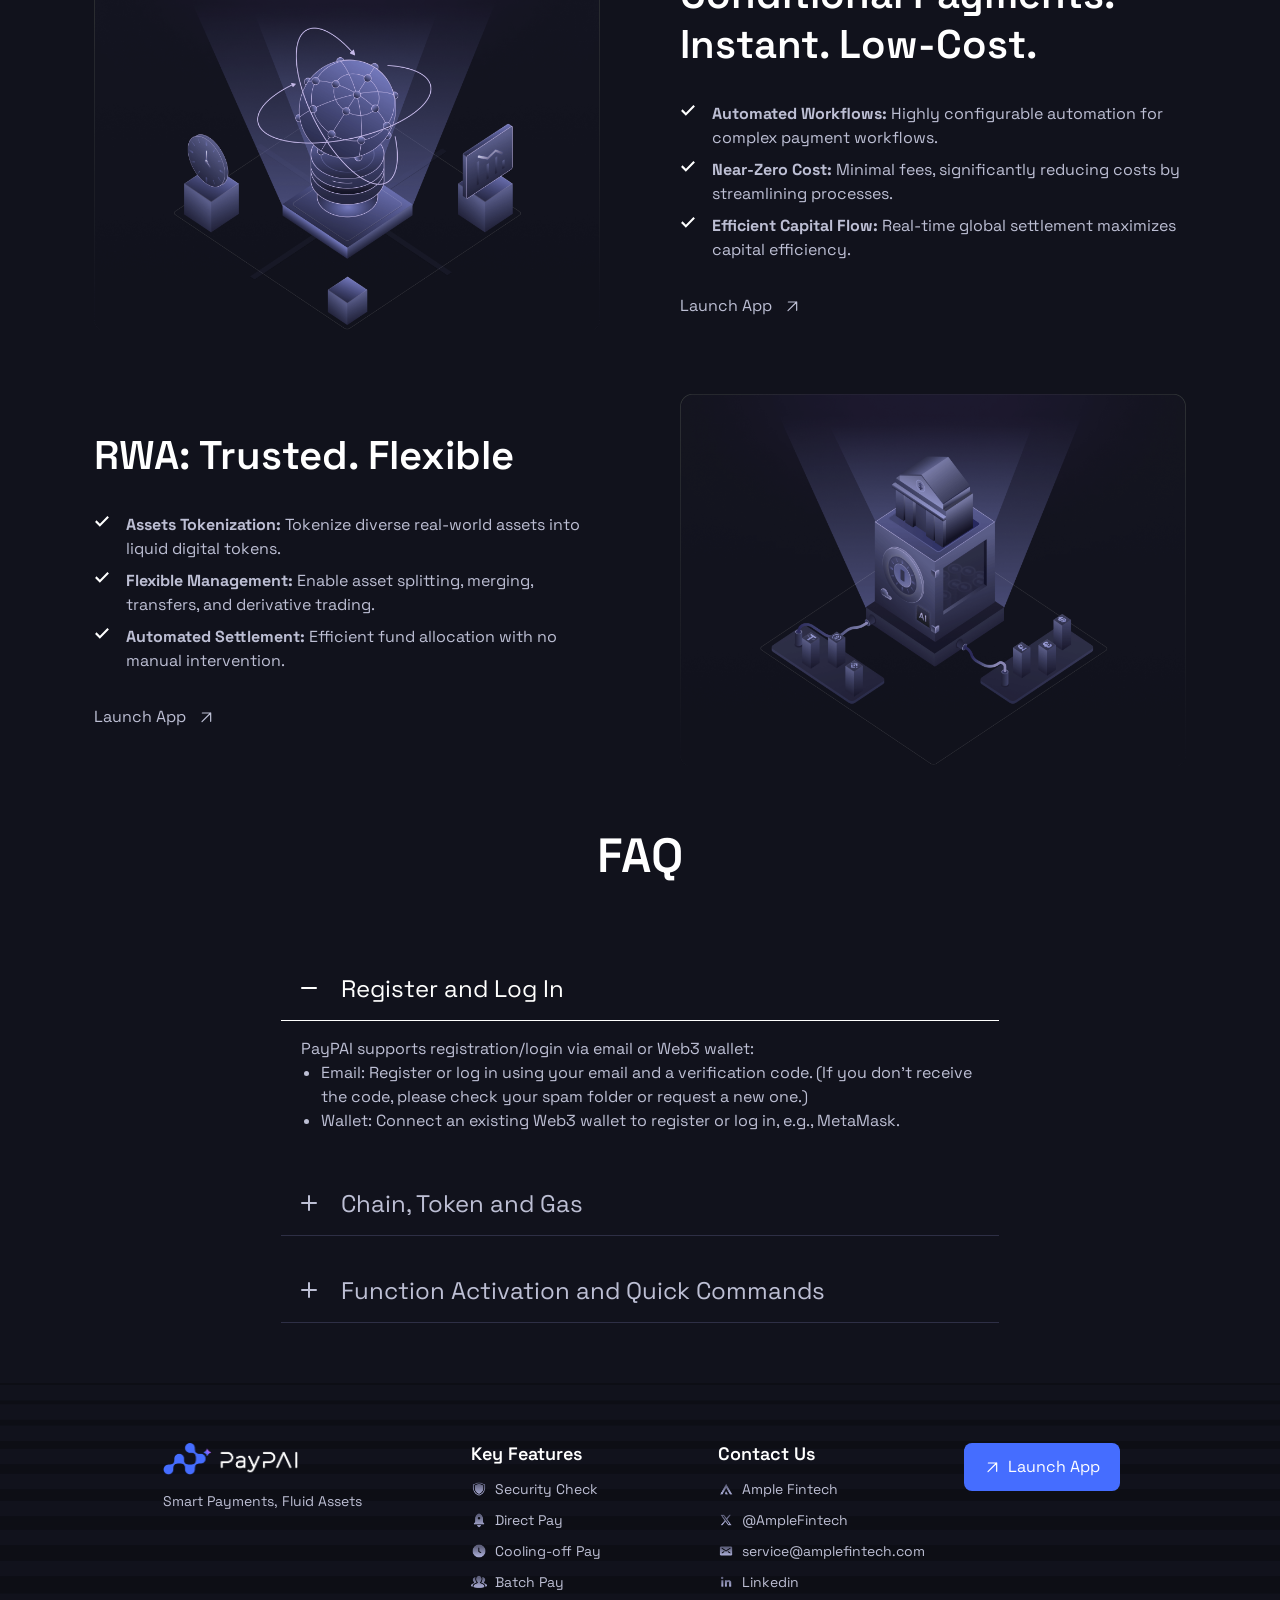
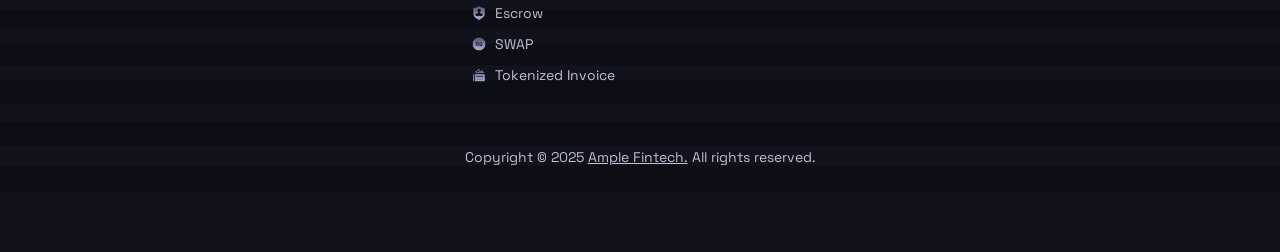
==== commit c086bb8e: "change main website" ====
--- a/index.html
+++ b/index.html
@@ -79,9 +79,9 @@
                                         <span class="fw-bold text-gradient-2 typed-animation"
                                             data-strings='["Secure", "Reliable"]'>Seamless</span>
                                     </h1>
-                                    <a target="_blank" href="https://testnet.paypai.network"
-                                        class="btn btn-lg btn-gradient-1" data-aos="fade-up-sm" data-aos-delay="200">Try
-                                        The Demo Now</a>
+                                    <a target="_blank" href="https://app.paypai.network"
+                                        class="btn btn-lg btn-gradient-1" data-aos="fade-up-sm" data-aos-delay="200">Launch
+                                        App</a>
                                 </div>
                                 <!-- <div data-aos="fade-up-sm" data-aos-delay="300" class="hidden">
                                     <div class="image-with-shape">
@@ -204,9 +204,9 @@
                                         </div>
                                     </li>
                                 </ul>
-                                <a target="_blank" href="https://testnet.paypai.network"
+                                <a target="_blank" href="https://app.paypai.network"
                                     class="arrow-link arrow-link-primary-dark text-primary-dark gap-3">
-                                    <span>Try The Demo Now</span>
+                                    <span>Launch App</span>
                                     <svg class="icon" viewBox="0 0 16 16" fill="none"
                                         xmlns="http://www.w3.org/2000/svg">
                                         <path d="M4 12.6667L12.6667 4M12.6667 4V12.32M12.6667 4H4.34667"
@@ -258,9 +258,9 @@
                                         </div>
                                     </li>
                                 </ul>
-                                <a target="_blank" href="https://testnet.paypai.network"
+                                <a target="_blank" href="https://app.paypai.network"
                                     class="arrow-link arrow-link-primary-dark text-primary-dark gap-3">
-                                    <span>Try The Demo Now</span>
+                                    <span>Launch App</span>
                                     <svg class="icon" viewBox="0 0 16 16" fill="none"
                                         xmlns="http://www.w3.org/2000/svg">
                                         <path d="M4 12.6667L12.6667 4M12.6667 4V12.32M12.6667 4H4.34667"
@@ -312,9 +312,9 @@
                                         </div>
                                     </li>
                                 </ul>
-                                <a target="_blank" href="https://testnet.paypai.network"
+                                <a target="_blank" href="https://app.paypai.network"
                                     class="arrow-link arrow-link-primary-dark text-primary-dark gap-3">
-                                    <span>Try The Demo Now</span>
+                                    <span>Launch App</span>
                                     <svg class="icon" viewBox="0 0 16 16" fill="none"
                                         xmlns="http://www.w3.org/2000/svg">
                                         <path d="M4 12.6667L12.6667 4M12.6667 4V12.32M12.6667 4H4.34667"
@@ -442,29 +442,6 @@
                     </div>
                 </section>
 
-
-                <!-- CTA -->
-                <!-- <section class="bg-dark-blue-3 py-10 py-lg-15" data-aos="fade-up-sm" data-aos-delay="50">
-                    <div class="container">
-                        <div class="row justify-center">
-                            <div class="col-lg-9">
-                                <div class="text-center">
-                                    <h1 class="text-white mb-8">
-                                        <span class="text-primary-dark">GenAI</span> is the Future of AI Writing Tools
-                                    </h1>
-                                    <p class="mb-8">
-                                        A Magical Tool to Optimize you content for the first know who you're targeting.
-                                        Identify your
-                                        target audience and understand their needs, interests, and pain points.
-                                    </p>
-                                    <a target="_blank" href="login.html" class="btn btn-lg btn-primary-dark">Try The Demo Now</a>
-                                </div>
-                            </div>
-                        </div>
-                    </div>
-                </section> -->
-
-
                 <!-- Footer -->
                 <footer class="footer bg-striped pt-10 pt-lg-15">
                     <div class="container">
@@ -554,7 +531,7 @@
 
                                     <div class="col-md-4 col-lg-4">
                                         <div class="footer-widget text-center text-md-start">
-                                            <a target="_blank" href="https://testnet.paypai.network">
+                                            <a target="_blank" href="https://app.paypai.network">
                                                 <button
                                                     style="
                                                         height: 48px;
@@ -567,7 +544,7 @@
                                                             stroke="currentColor" stroke-width="1.21"
                                                             stroke-linecap="round" stroke-linejoin="round" />
                                                     </svg>
-                                                    Try The Demo Now
+                                                    Launch App
                                                 </button>
                                             </a>
                                         </div>
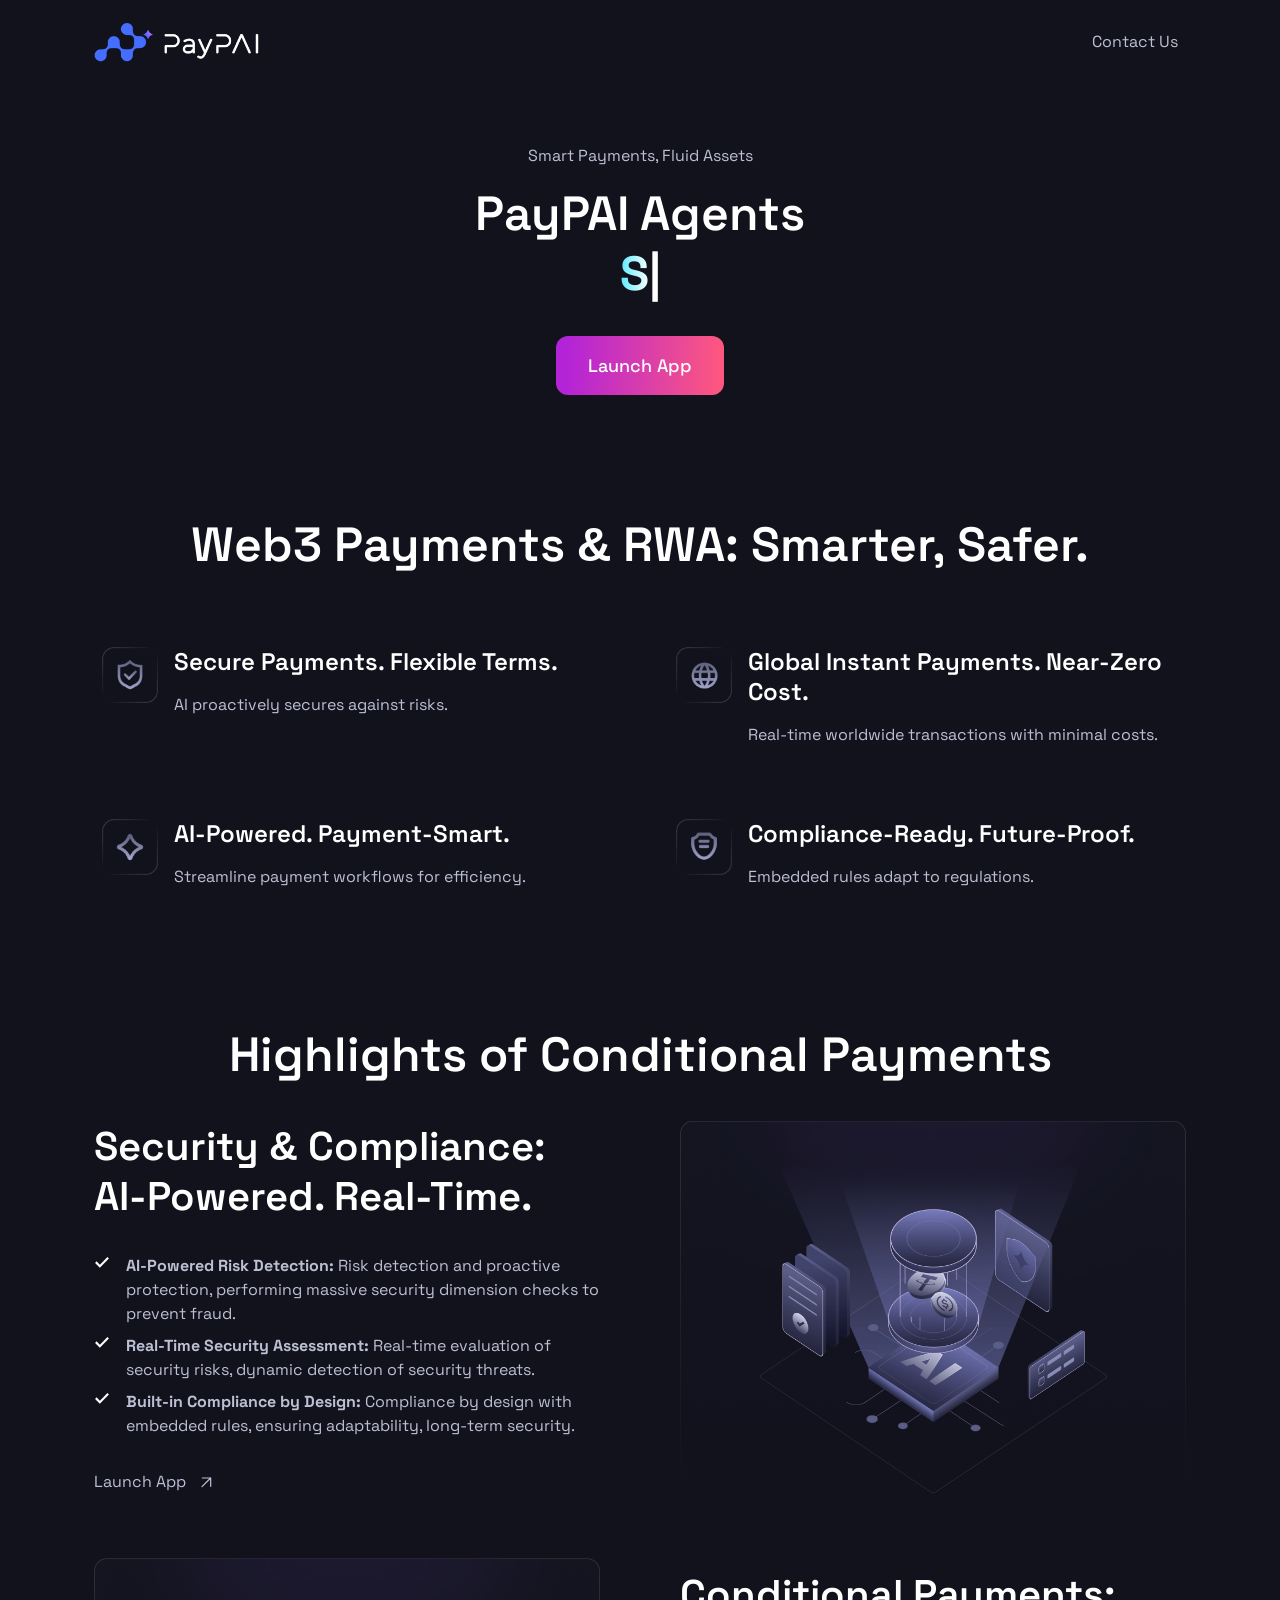
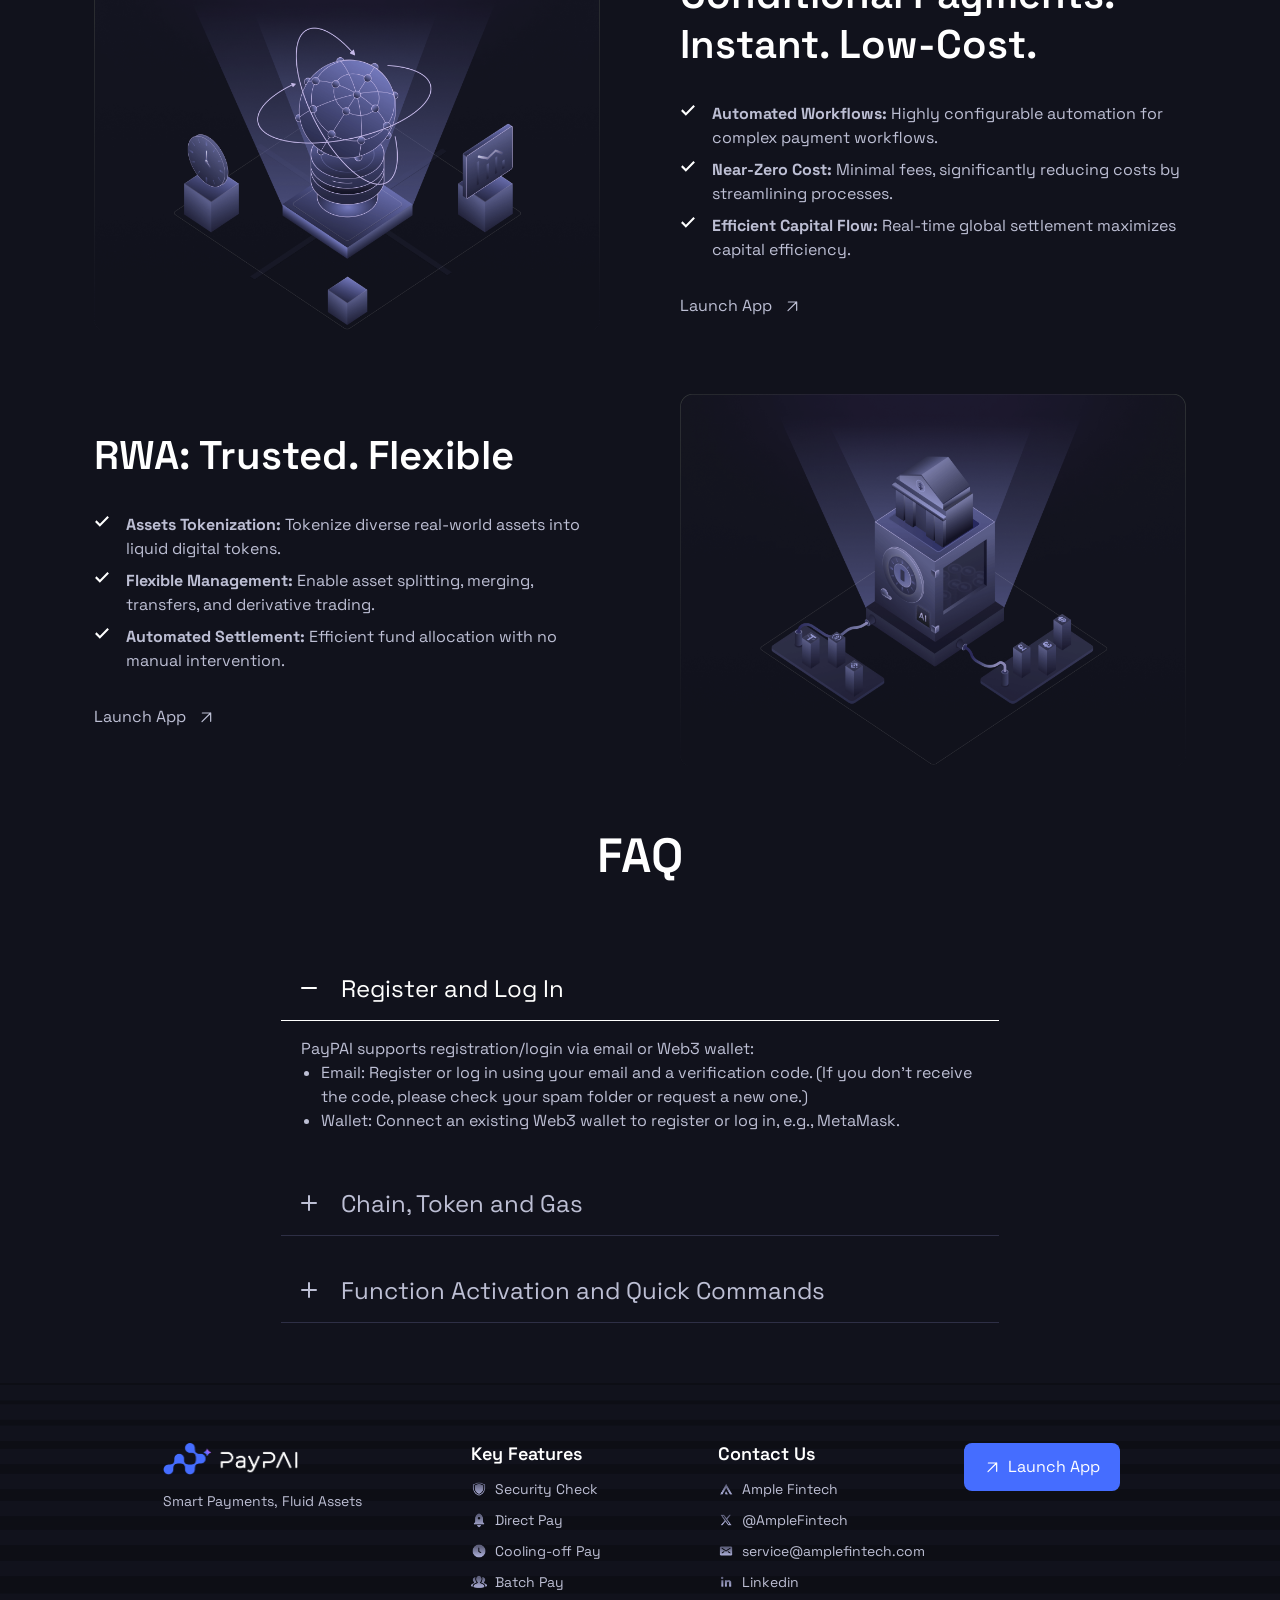
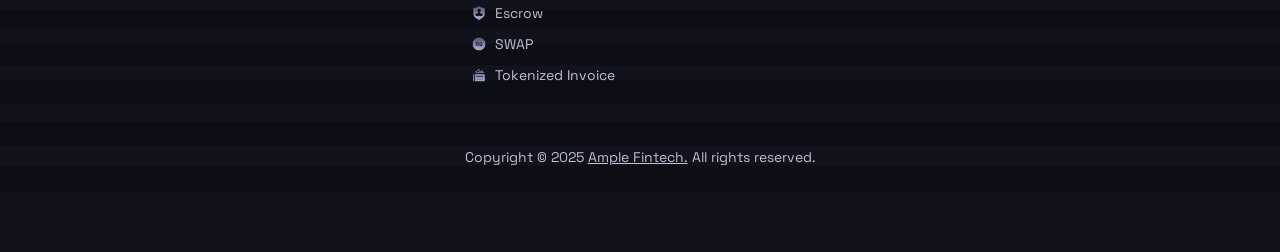
==== commit 84ee82a2: "change FAQ" ====
--- a/index.html
+++ b/index.html
@@ -388,22 +388,20 @@
                                         <div id="faq-collapseTwo" class="accordion-collapse collapse"
                                             data-bs-parent="#faqAccordion">
                                             <div class="accordion-body">
-                                                The current test version of PayPAI supports the following two test
-                                                networks and default test tokens. You can also manually enter the token
-                                                contract address when making a payment.
+                                                PayPAl supports the following mainnets and tokens. You can also manually enter a token contractaddress when making a payment.
 
                                                 <ul class="custom-list">
                                                     <li>
-                                                        Base Sepolia Testnet: ETH/USDC/USDT
-                                                    </li>
-                                                    <li>
-                                                        Binance Smart Chain Testnet: BNB/USDC/USDT/BUSD
+                                                        Ethereum: ETH/USDC/USDT
+                                                    </li>
+                                                    <li>
+                                                        Base: ETH/USDC/USDT
+                                                    </li>
+                                                    <li>
+                                                        BNB Chain: BNB/USDC/USDT/BUSD
                                                     </li>
                                                 </ul>
-                                                To perform payment operations, gas fees are required. You can claim test
-                                                tokens via the PayPAI Faucet.
-                                                <br />
-                                                Note: Cooling-off Pay is currently gas-free on the Base Sepolia Testnet.
+                                                To perform payment operations, gas fees are required.
                                             </div>
                                         </div>
                                     </div>
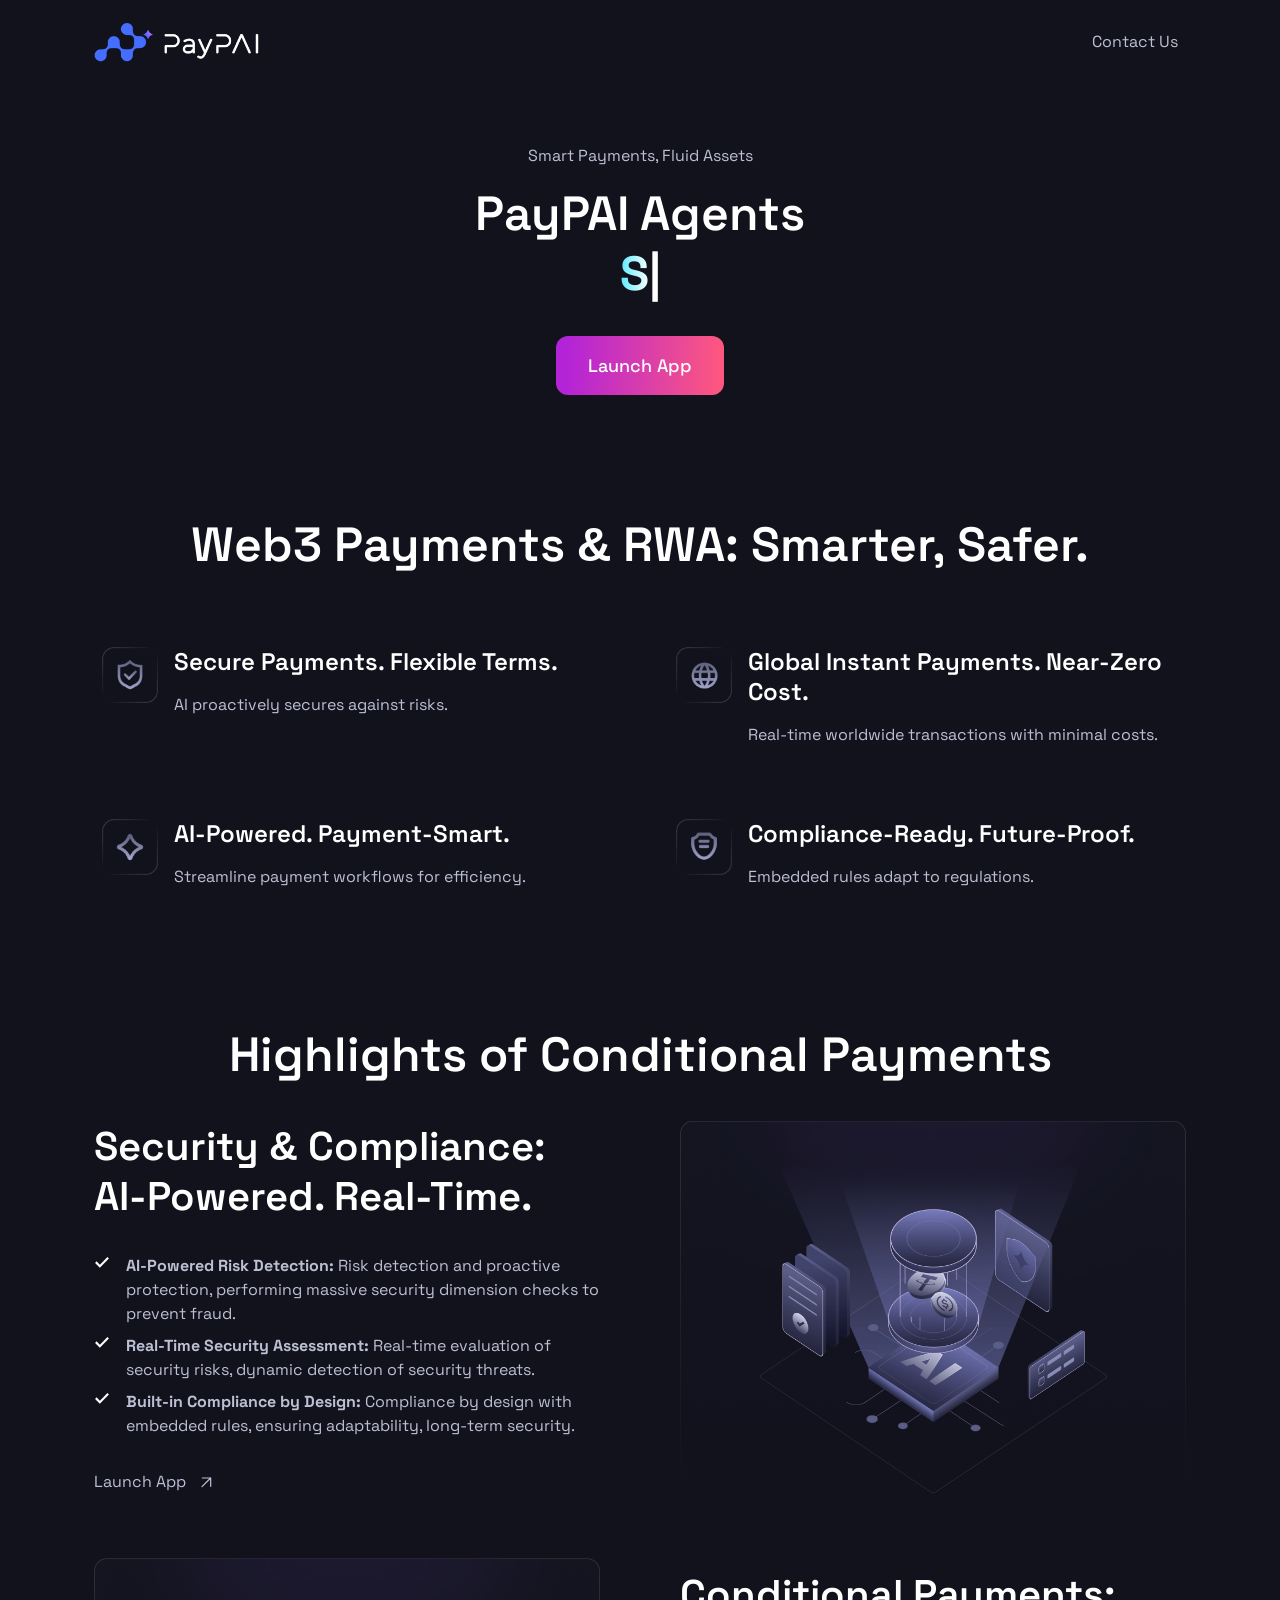
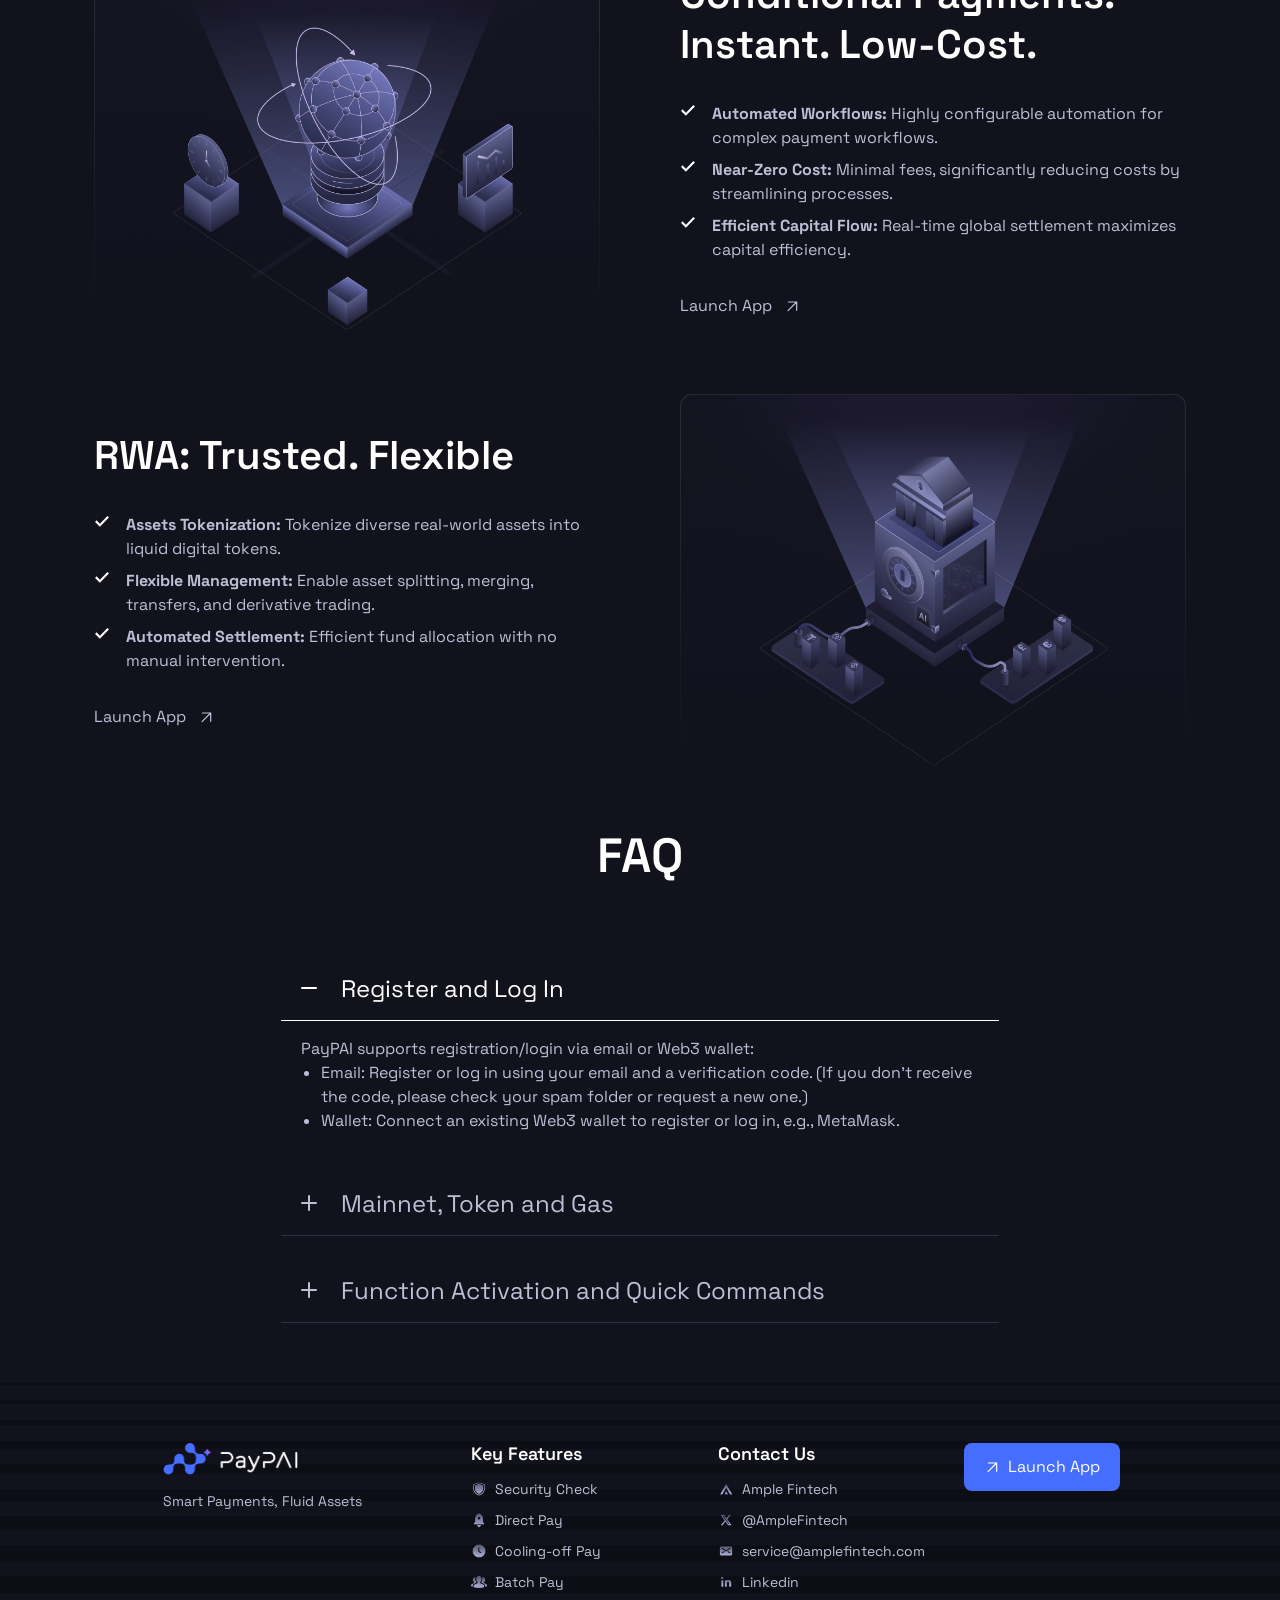
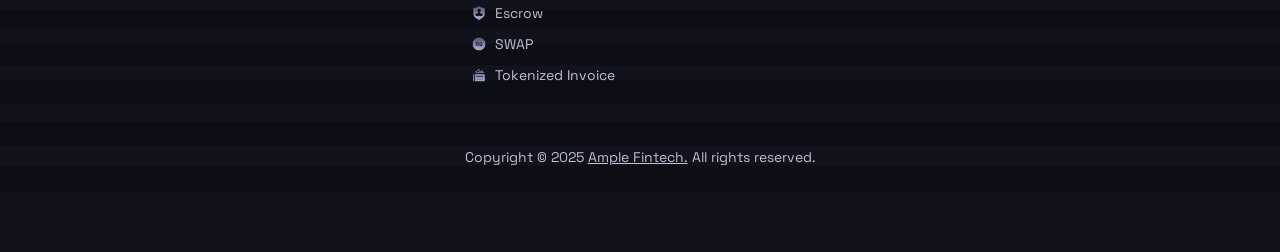
==== commit f2c5a0cf: "minor change" ====
--- a/index.html
+++ b/index.html
@@ -382,7 +382,7 @@
                                                 data-bs-toggle="collapse" data-bs-target="#faq-collapseTwo"
                                                 aria-expanded="false" aria-controls="faq-collapseTwo">
                                                 <span class="icon"></span>
-                                                Chain, Token and Gas
+                                                Mainnet, Token and Gas
                                             </button>
                                         </h2>
                                         <div id="faq-collapseTwo" class="accordion-collapse collapse"
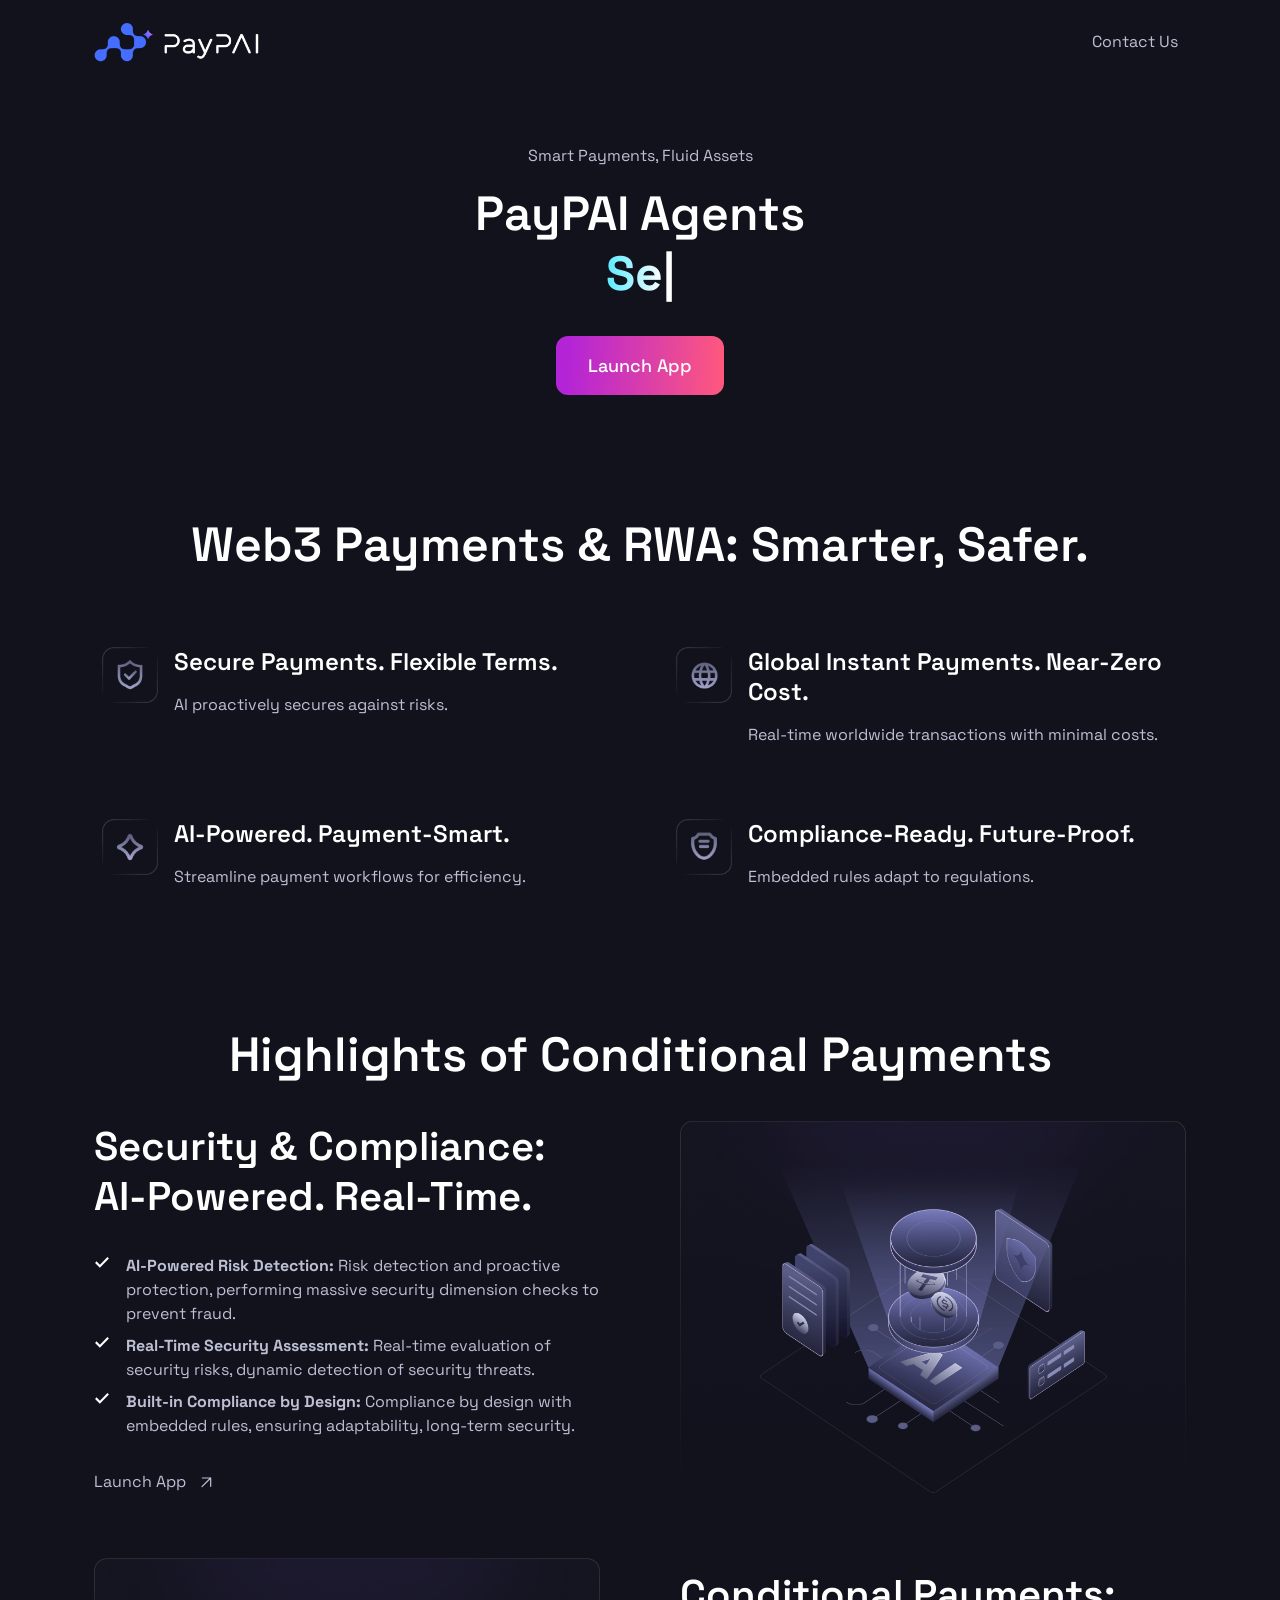
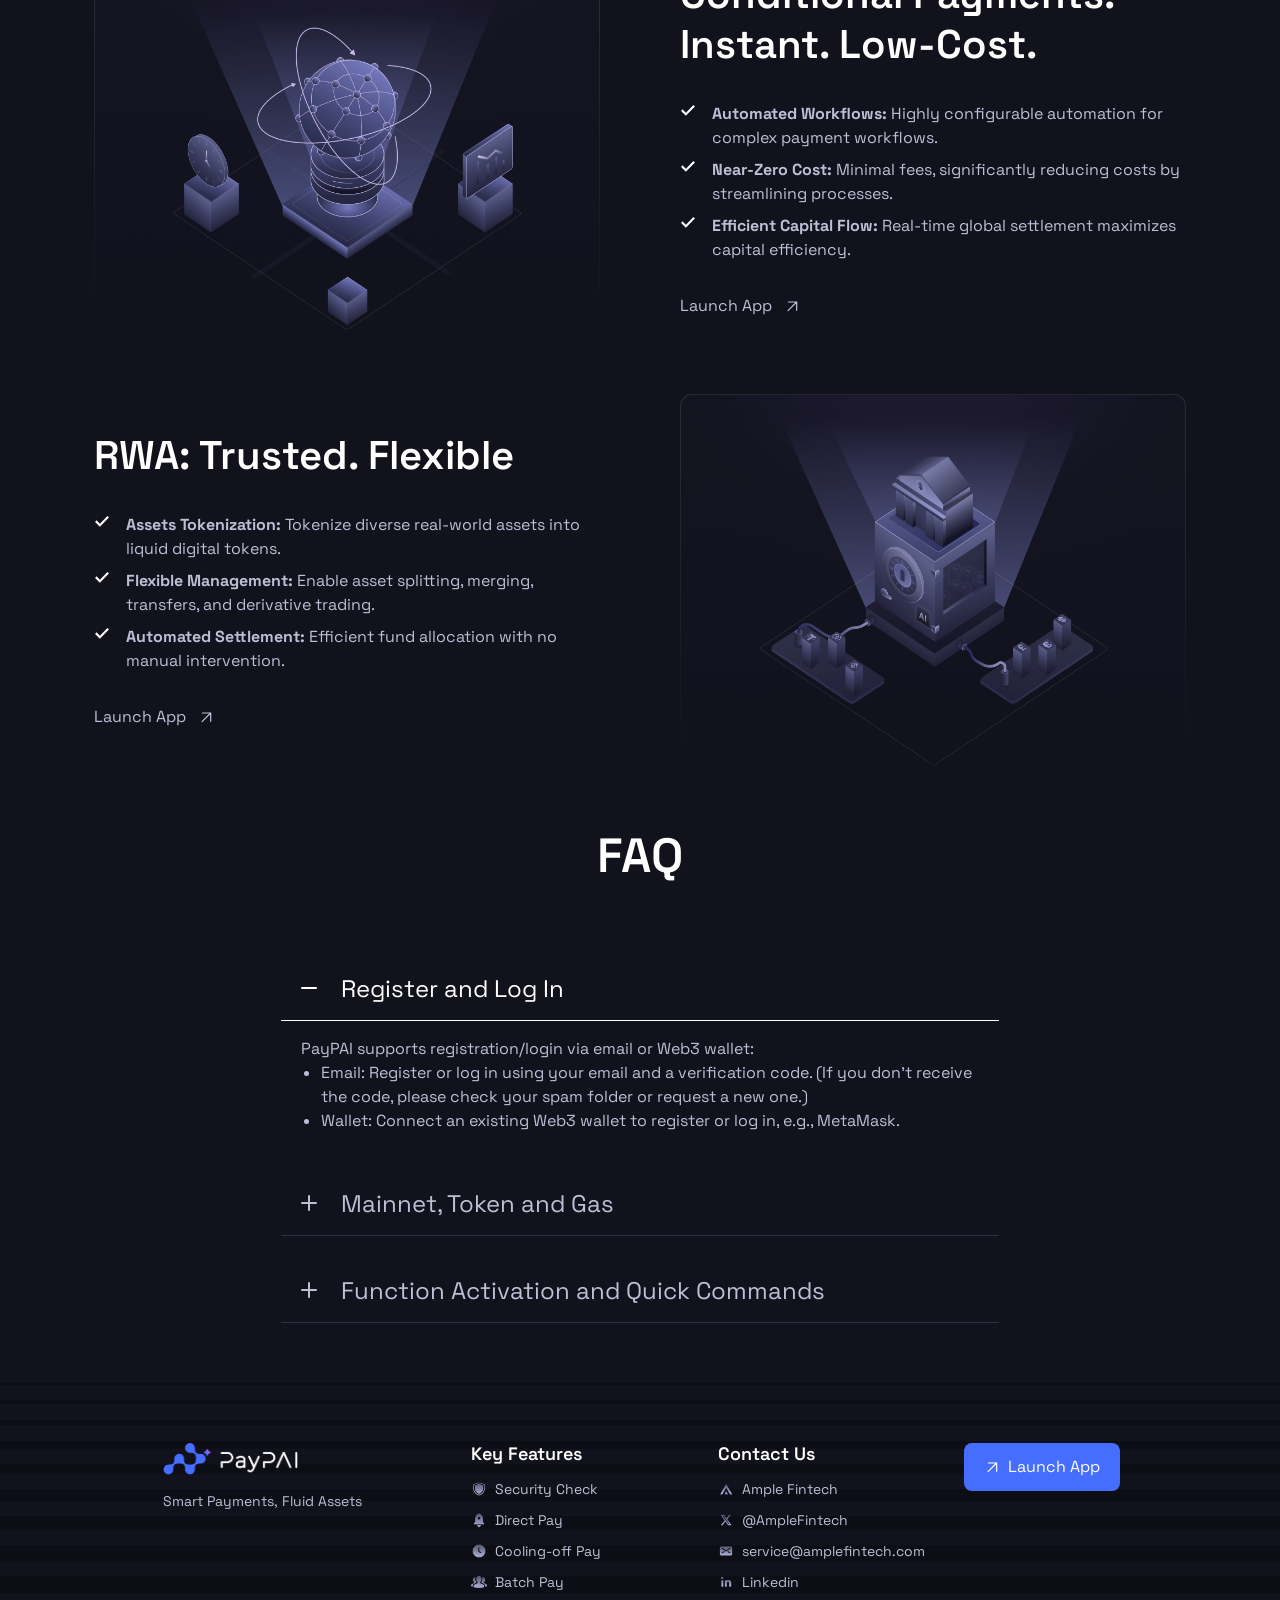
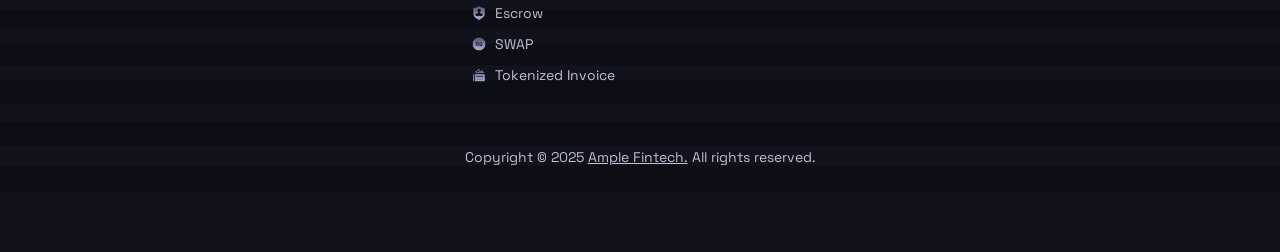
==== commit 1a8d6ec9: "minor chagne" ====
--- a/index.html
+++ b/index.html
@@ -388,7 +388,7 @@
                                         <div id="faq-collapseTwo" class="accordion-collapse collapse"
                                             data-bs-parent="#faqAccordion">
                                             <div class="accordion-body">
-                                                PayPAl supports the following mainnets and tokens. You can also manually enter a token contractaddress when making a payment.
+                                                PayPAl supports the following mainnets and tokens. You can also manually enter a token contract address when making a payment.
 
                                                 <ul class="custom-list">
                                                     <li>
